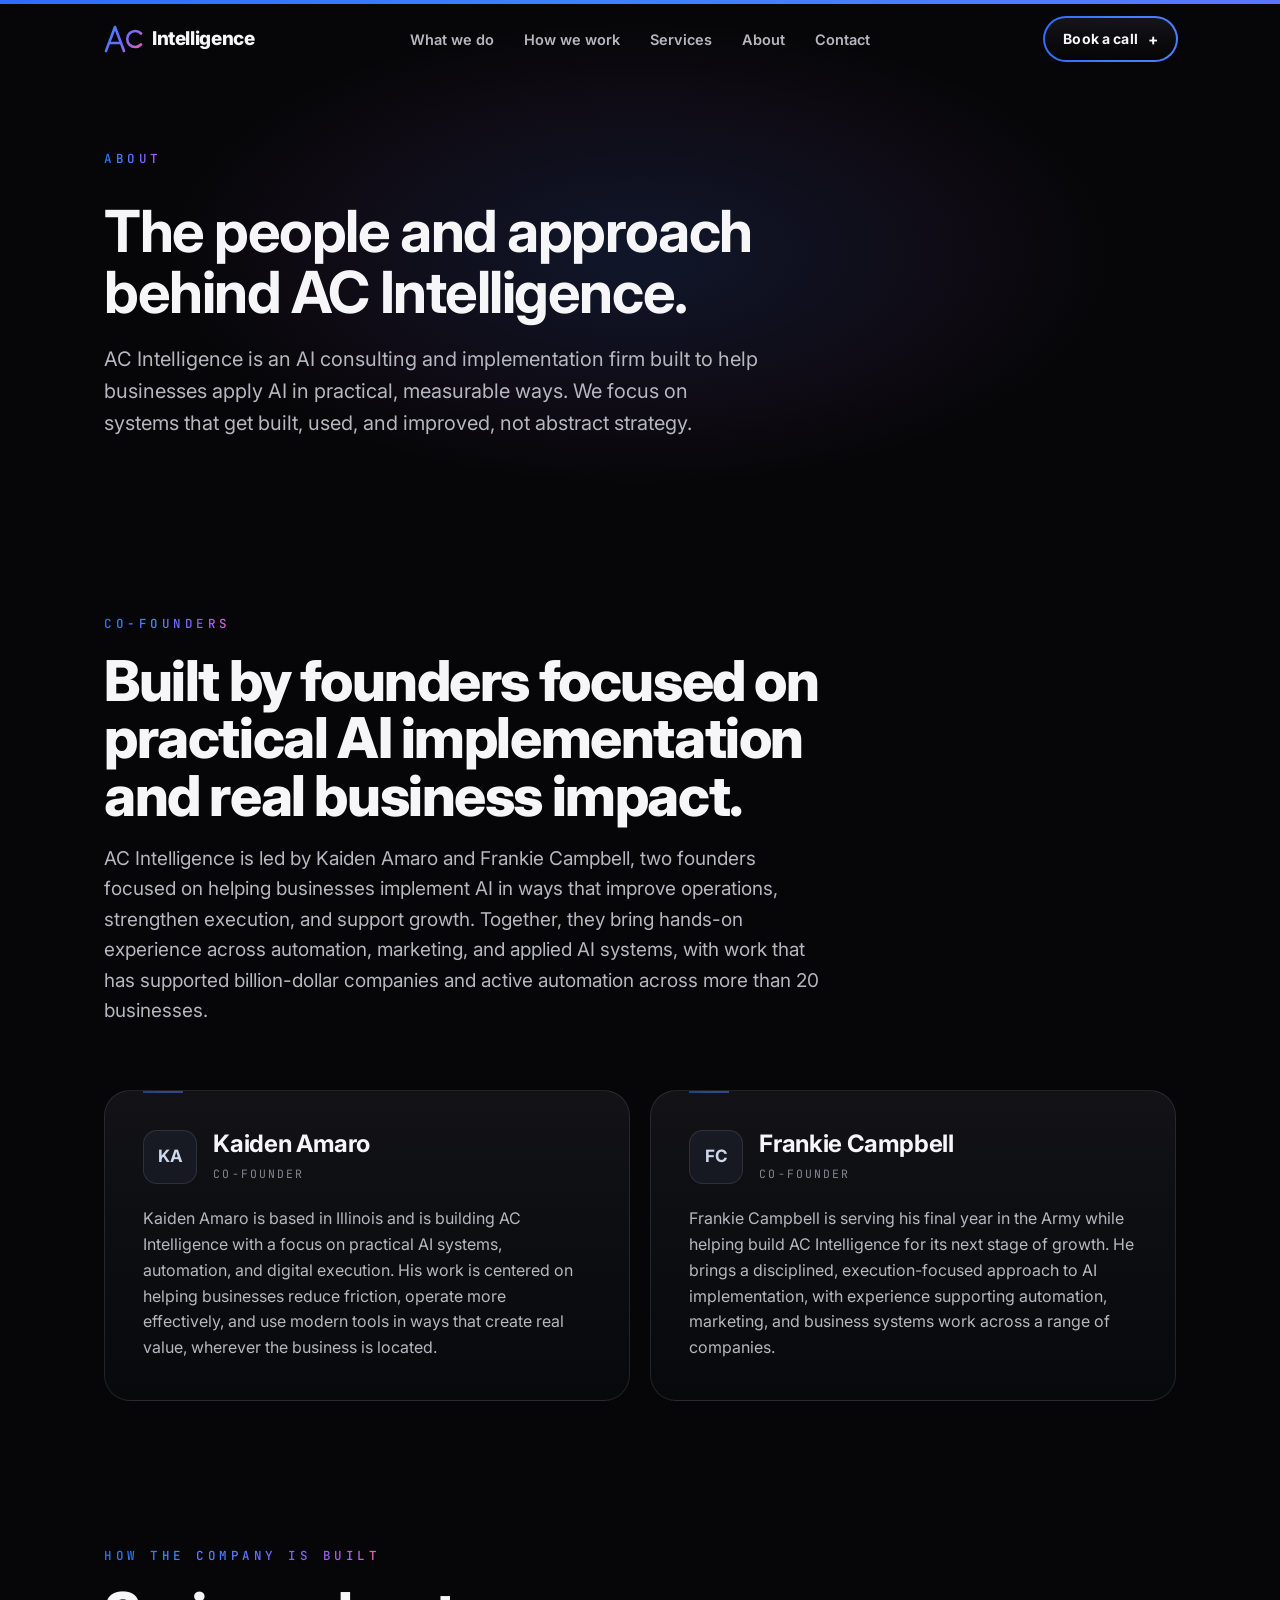
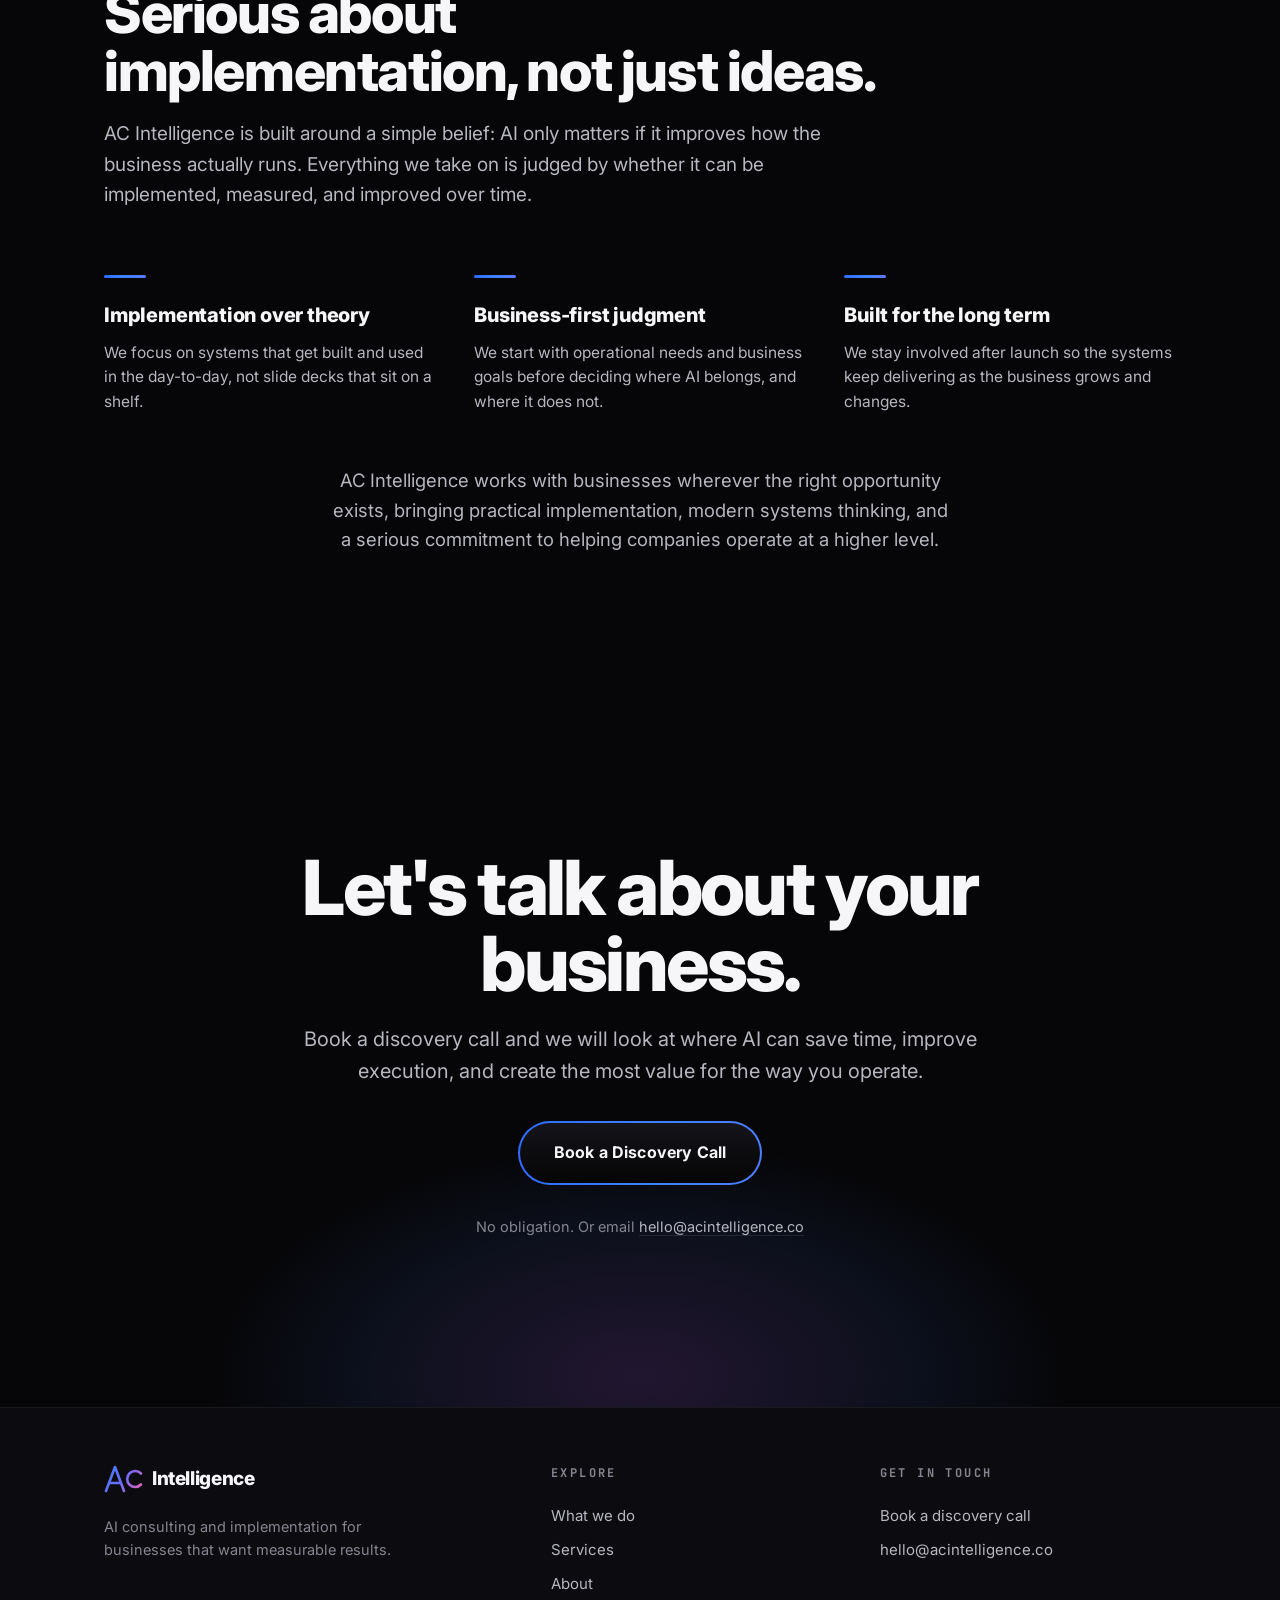
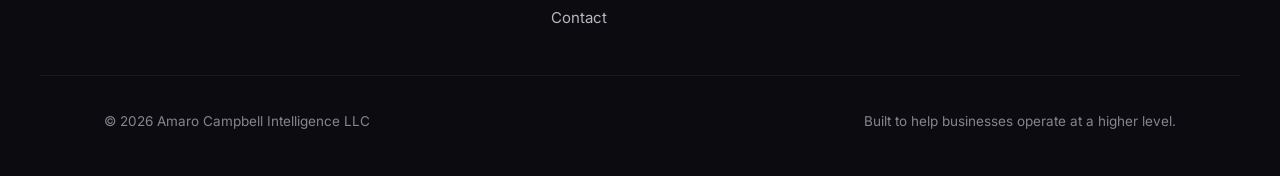
==== about.html @ d3fb971a "Expand to multi-page site: service pages + About page - Add 6 dedicated service pages (strategy, aut" ====
<!DOCTYPE html>
<html lang="en">
<head>
  <meta charset="UTF-8" />
  <meta name="viewport" content="width=device-width, initial-scale=1.0" />
  <title>About — AC Intelligence</title>
  <meta name="description" content="AC Intelligence is an AI consulting and implementation firm founded by Kaiden Amaro and Frankie Campbell, focused on practical systems and real business impact." />
  <link rel="icon" href="assets/logomark.svg" type="image/svg+xml" />
  <link rel="preconnect" href="https://fonts.googleapis.com" />
  <link rel="preconnect" href="https://fonts.gstatic.com" crossorigin />
  <link href="https://fonts.googleapis.com/css2?family=Inter:wght@400;500;600;700;800&family=JetBrains+Mono:wght@400;500&display=swap" rel="stylesheet" />
  <link rel="stylesheet" href="style.css" />
</head>
<body>
  <a class="skip-link" href="#main">Skip to content</a>

  <div class="spectrum-bar" aria-hidden="true"></div>

  <header class="nav" id="nav">
    <div class="nav__inner">
      <a class="brand" href="index.html" aria-label="AC Intelligence home">
        <span class="brand__mark" aria-hidden="true">
          <svg width="40" height="28" viewBox="0 0 40 28" fill="none" xmlns="http://www.w3.org/2000/svg">
            <defs>
              <linearGradient id="navGrad" x1="0" y1="0" x2="40" y2="28" gradientUnits="userSpaceOnUse">
                <stop stop-color="#3b82ff"/><stop offset="0.5" stop-color="#6d6bff"/><stop offset="1" stop-color="#ff5fa2"/>
              </linearGradient>
            </defs>
            <path d="M2 26 L11 2 L20 26" stroke="url(#navGrad)" stroke-width="2.6" stroke-linecap="round" stroke-linejoin="round"/>
            <path d="M6.4 18 H15.6" stroke="url(#navGrad)" stroke-width="2.6" stroke-linecap="round"/>
            <path d="M37 8.5 A 8 8 0 1 0 37 19.5" stroke="url(#navGrad)" stroke-width="2.6" stroke-linecap="round" fill="none"/>
          </svg>
        </span>
        <span class="brand__word">Intelligence</span>
      </a>
      <nav class="nav__links" aria-label="Primary">
        <a href="index.html#what">What we do</a>
        <a href="index.html#work">How we work</a>
        <a href="index.html#services">Services</a>
        <a href="about.html">About</a>
        <a href="contact.html">Contact</a>
      </nav>
      <div class="nav__actions">
        <a class="btn btn--primary btn--sm" href="contact.html">Book a call <span class="btn__plus" aria-hidden="true">+</span></a>
        <button class="nav__toggle" id="navToggle" aria-label="Open menu" aria-expanded="false" aria-controls="mobileMenu">
          <span></span><span></span><span></span>
        </button>
      </div>
    </div>
    <div class="mobile-menu" id="mobileMenu" hidden>
      <a href="index.html#what">What we do</a>
      <a href="index.html#work">How we work</a>
      <a href="index.html#services">Services</a>
      <a href="about.html">About</a>
      <a href="contact.html">Contact</a>
      <a class="btn btn--primary" href="contact.html">Book a Discovery Call</a>
    </div>
  </header>

  <main id="main">
    <section class="contact">
      <div class="contact__glow" aria-hidden="true"></div>
      <div class="container contact__inner">
        <header class="contact__head">
          <p class="eyebrow eyebrow--spectrum reveal">About</p>
          <h1 class="contact__title reveal" data-delay="1">The people and approach behind AC Intelligence.</h1>
          <p class="contact__lead reveal" data-delay="2">AC Intelligence is an AI consulting and implementation firm built to help businesses apply AI in practical, measurable ways. We focus on systems that get built, used, and improved, not abstract strategy.</p>
        </header>
      </div>
    </section>

    <!-- Co-Founders -->
    <section class="section" id="founders" style="padding-top:0">
      <div class="container">
        <header class="section__head section__head--wide reveal">
          <p class="eyebrow eyebrow--spectrum">Co-Founders</p>
          <h2 class="section__title">Built by founders focused on practical AI implementation and real business impact.</h2>
          <p class="section__body">AC Intelligence is led by Kaiden Amaro and Frankie Campbell, two founders focused on helping businesses implement AI in ways that improve operations, strengthen execution, and support growth. Together, they bring hands-on experience across automation, marketing, and applied AI systems, with work that has supported billion-dollar companies and active automation across more than 20 businesses.</p>
        </header>

        <div class="founders-grid">
          <article class="founder reveal">
            <div class="founder__head">
              <span class="founder__mark" aria-hidden="true">KA</span>
              <div>
                <h3 class="founder__name">Kaiden Amaro</h3>
                <p class="founder__role">Co-Founder</p>
              </div>
            </div>
            <p class="founder__bio">Kaiden Amaro is based in Illinois and is building AC Intelligence with a focus on practical AI systems, automation, and digital execution. His work is centered on helping businesses reduce friction, operate more effectively, and use modern tools in ways that create real value, wherever the business is located.</p>
          </article>

          <article class="founder reveal" data-delay="1">
            <div class="founder__head">
              <span class="founder__mark" aria-hidden="true">FC</span>
              <div>
                <h3 class="founder__name">Frankie Campbell</h3>
                <p class="founder__role">Co-Founder</p>
              </div>
            </div>
            <p class="founder__bio">Frankie Campbell is serving his final year in the Army while helping build AC Intelligence for its next stage of growth. He brings a disciplined, execution-focused approach to AI implementation, with experience supporting automation, marketing, and business systems work across a range of companies.</p>
          </article>
        </div>
      </div>
    </section>

    <!-- How the company is built -->
    <section class="section" style="padding-top:0">
      <div class="container">
        <header class="section__head section__head--wide reveal">
          <p class="eyebrow eyebrow--spectrum">How the company is built</p>
          <h2 class="section__title">Serious about implementation, not just ideas.</h2>
          <p class="section__body">AC Intelligence is built around a simple belief: AI only matters if it improves how the business actually runs. Everything we take on is judged by whether it can be implemented, measured, and improved over time.</p>
        </header>

        <div class="why-grid">
          <div class="why-col reveal">
            <h3 class="why-col__title">Implementation over theory</h3>
            <p class="why-col__body">We focus on systems that get built and used in the day-to-day, not slide decks that sit on a shelf.</p>
          </div>
          <div class="why-col reveal" data-delay="1">
            <h3 class="why-col__title">Business-first judgment</h3>
            <p class="why-col__body">We start with operational needs and business goals before deciding where AI belongs, and where it does not.</p>
          </div>
          <div class="why-col reveal" data-delay="2">
            <h3 class="why-col__title">Built for the long term</h3>
            <p class="why-col__body">We stay involved after launch so the systems keep delivering as the business grows and changes.</p>
          </div>
        </div>

        <p class="founders__close reveal" data-delay="2">AC Intelligence works with businesses wherever the right opportunity exists, bringing practical implementation, modern systems thinking, and a serious commitment to helping companies operate at a higher level.</p>
      </div>
    </section>

    <!-- CTA -->
    <section class="cta-final">
      <div class="container">
        <h2 class="cta-final__title reveal">Let's talk about your business.</h2>
        <p class="cta-final__body reveal" data-delay="1">Book a discovery call and we will look at where AI can save time, improve execution, and create the most value for the way you operate.</p>
        <div class="cta-final__actions reveal" data-delay="2">
          <a class="btn btn--primary btn--lg" href="contact.html">Book a Discovery Call</a>
          <p class="cta-final__note">No obligation. Or email <a href="mailto:hello@acintelligence.co">hello@acintelligence.co</a></p>
        </div>
      </div>
    </section>
  </main>

  <footer class="footer">
    <div class="container">
      <div class="footer__inner">
        <div class="footer__brand">
          <a class="brand" href="index.html" aria-label="AC Intelligence home">
            <span class="brand__mark" aria-hidden="true">
              <svg width="40" height="28" viewBox="0 0 40 28" fill="none" xmlns="http://www.w3.org/2000/svg">
                <defs><linearGradient id="footGrad" x1="0" y1="0" x2="40" y2="28" gradientUnits="userSpaceOnUse"><stop stop-color="#3b82ff"/><stop offset="0.5" stop-color="#6d6bff"/><stop offset="1" stop-color="#ff5fa2"/></linearGradient></defs>
                <path d="M2 26 L11 2 L20 26" stroke="url(#footGrad)" stroke-width="2.6" stroke-linecap="round" stroke-linejoin="round"/>
                <path d="M6.4 18 H15.6" stroke="url(#footGrad)" stroke-width="2.6" stroke-linecap="round"/>
                <path d="M37 8.5 A 8 8 0 1 0 37 19.5" stroke="url(#footGrad)" stroke-width="2.6" stroke-linecap="round" fill="none"/>
              </svg>
            </span>
            <span class="brand__word">Intelligence</span>
          </a>
          <p class="footer__tagline">AI consulting and implementation for businesses that want measurable results.</p>
        </div>
        <div class="footer__col">
          <h4>Explore</h4>
          <a href="index.html#what">What we do</a>
          <a href="index.html#services">Services</a>
          <a href="about.html">About</a>
          <a href="contact.html">Contact</a>
        </div>
        <div class="footer__col">
          <h4>Get in touch</h4>
          <a href="contact.html">Book a discovery call</a>
          <a href="mailto:hello@acintelligence.co">hello@acintelligence.co</a>
        </div>
      </div>
    </div>
    <div class="footer__bar">
      <p>© 2026 Amaro Campbell Intelligence LLC</p>
      <p>Built to help businesses operate at a higher level.</p>
    </div>
  </footer>

  <script src="script.js"></script>
</body>
</html>
---- style.css ----
/* =========================================================
   AC Intelligence — style.css
   Dark "spectrum" redesign. Near-black canvas, poster type,
   spectrum gradient accent, glass panels, pill CTAs.
   ========================================================= */

/* ----------------------------- Tokens ----------------------------- */
:root {
  /* canvas */
  --bg:        #060608;
  --bg-soft:   #0c0c10;
  --bg-panel:  #121217;
  --ink:       #f6f6f8;
  --ink-dim:   #b6b7bf;
  --ink-mute:  #84858f;
  --line:      rgba(255, 255, 255, 0.10);
  --line-soft: rgba(255, 255, 255, 0.06);
  --glass:     rgba(255, 255, 255, 0.04);

  /* spectrum — the signature accent */
  --spectrum: linear-gradient(
    90deg,
    #2f6bff 0%,
    #3b82ff 22%,
    #4f7cff 42%,
    #6d6bff 60%,
    #8b5cf6 76%,
    #b15cff 89%,
    #ff5fa2 100%
  );
  --spectrum-soft: linear-gradient(
    90deg,
    rgba(47,107,255,.9), rgba(79,124,255,.9), rgba(139,92,246,.9), rgba(255,95,162,.9)
  );

  /* shape */
  --r-sm: 12px;
  --r-md: 18px;
  --r-lg: 26px;
  --r-pill: 999px;

  /* type */
  --font-display: "Inter", system-ui, -apple-system, "Helvetica Neue", Arial, sans-serif;
  --font-body: "Inter", system-ui, -apple-system, "Helvetica Neue", Arial, sans-serif;
  --font-mono: "JetBrains Mono", ui-monospace, monospace;

  /* rhythm */
  --container: 1200px;
  --pad: clamp(20px, 5vw, 64px);
  --section-y: clamp(72px, 11vw, 150px);

  --ease: cubic-bezier(.22, 1, .36, 1);
}

* { box-sizing: border-box; }

html { scroll-behavior: smooth; }
@media (prefers-reduced-motion: reduce) { html { scroll-behavior: auto; } }

body {
  margin: 0;
  background: var(--bg);
  color: var(--ink);
  font-family: var(--font-body);
  font-size: 17px;
  line-height: 1.6;
  -webkit-font-smoothing: antialiased;
  text-rendering: optimizeLegibility;
  overflow-x: hidden;
}

a { color: inherit; text-decoration: none; }
img { max-width: 100%; display: block; }
::selection { background: rgba(255, 95, 162, .35); color: #fff; }

.skip-link {
  position: absolute; left: -999px; top: 0; z-index: 200;
  background: var(--ink); color: var(--bg); padding: 12px 18px;
  border-radius: 0 0 var(--r-sm) 0; font-weight: 600;
}
.skip-link:focus { left: 0; }

.container {
  width: 100%;
  max-width: var(--container);
  margin-inline: auto;
  padding-inline: var(--pad);
}

/* ----------------------------- Spectrum top bar ----------------------------- */
.spectrum-bar {
  position: fixed; inset: 0 0 auto 0; height: 4px; z-index: 120;
  background: var(--spectrum);
  background-size: 200% 100%;
  animation: spectrum-slide 9s linear infinite;
}
@keyframes spectrum-slide { to { background-position: 200% 0; } }
@media (prefers-reduced-motion: reduce) { .spectrum-bar { animation: none; } }

/* ----------------------------- Buttons ----------------------------- */
.btn {
  --btn-pad-y: 14px; --btn-pad-x: 26px;
  position: relative;
  display: inline-flex; align-items: center; justify-content: center; gap: 10px;
  font-family: var(--font-body);
  font-weight: 700; font-size: 15px; letter-spacing: .01em;
  padding: var(--btn-pad-y) var(--btn-pad-x);
  border-radius: var(--r-pill);
  cursor: pointer; border: 0; color: var(--ink);
  transition: transform .25s var(--ease), box-shadow .25s var(--ease), background .25s var(--ease);
  white-space: nowrap;
}
.btn:focus-visible { outline: 2px solid #fff; outline-offset: 3px; }

/* spectrum pill: animated gradient ring around a black core */
.btn--primary {
  background: #000;
  isolation: isolate;
}
.btn--primary::before {
  content: ""; position: absolute; inset: -2px; border-radius: inherit; z-index: -1;
  background: var(--spectrum); background-size: 250% 100%;
  animation: spectrum-slide 6s linear infinite;
}
.btn--primary::after {
  content: ""; position: absolute; inset: 0; border-radius: inherit; z-index: -1;
  background: linear-gradient(180deg, #14141a, #050505);
}
.btn--primary:hover {
  transform: translateY(-2px);
  box-shadow: 0 14px 40px -12px rgba(255, 95, 162, .5),
              0 8px 30px -16px rgba(79, 124, 255, .6);
}
@media (prefers-reduced-motion: reduce) { .btn--primary::before { animation: none; } }

.btn--ghost {
  background: var(--glass);
  border: 1px solid var(--line);
}
.btn--ghost:hover { background: rgba(255, 255, 255, .08); transform: translateY(-2px); }

.btn--lg { --btn-pad-y: 17px; --btn-pad-x: 34px; font-size: 16px; }
.btn--sm { --btn-pad-y: 10px; --btn-pad-x: 18px; font-size: 14px; }

.btn__plus { font-size: 1.1em; line-height: 0; transform: translateY(1px); }

/* ----------------------------- Nav ----------------------------- */
.nav {
  position: fixed; top: 4px; left: 0; right: 0; z-index: 100;
  transition: background .3s var(--ease), backdrop-filter .3s var(--ease), border-color .3s var(--ease);
  border-bottom: 1px solid transparent;
}
.nav.scrolled {
  background: rgba(8, 8, 11, .72);
  backdrop-filter: blur(16px) saturate(140%);
  -webkit-backdrop-filter: blur(16px) saturate(140%);
  border-bottom-color: var(--line-soft);
}
.nav__inner {
  max-width: var(--container); margin-inline: auto;
  padding: 14px var(--pad);
  display: grid; grid-template-columns: 1fr auto 1fr; align-items: center; gap: 16px;
}
.brand { display: inline-flex; align-items: center; gap: 8px; justify-self: start; }
.nav__center { justify-self: center; }
.brand__mark { display: inline-grid; place-items: center; }
.brand__word {
  font-family: var(--font-display); font-weight: 800; font-size: 19px;
  letter-spacing: -.02em;
}
.brand--center .brand__word { font-size: 21px; }

.nav__links {
  justify-self: center; display: flex; gap: 30px;
}
.nav__links a {
  font-size: 14.5px; font-weight: 600; color: var(--ink-dim);
  position: relative; padding: 6px 0; transition: color .2s var(--ease);
}
.nav__links a::after {
  content: ""; position: absolute; left: 0; right: 100%; bottom: 0; height: 2px;
  background: var(--spectrum); border-radius: 2px; transition: right .3s var(--ease);
}
.nav__links a:hover { color: var(--ink); }
.nav__links a:hover::after { right: 0; }

.nav__actions { justify-self: end; display: flex; align-items: center; gap: 12px; }
/* nudge the Book a call button farther right on desktop, keeping a ~140px gap (not flush) */
@media (min-width: 941px) { .nav__actions { margin-right: clamp(-560px, calc(676px - 50vw), 0px); } }

.nav__toggle {
  display: none; width: 44px; height: 40px; border: 1px solid var(--line);
  background: var(--glass); border-radius: 12px; cursor: pointer;
  flex-direction: column; align-items: center; justify-content: center; gap: 5px;
}
.nav__toggle span { width: 18px; height: 2px; background: var(--ink); border-radius: 2px; transition: .25s var(--ease); }
.nav__toggle[aria-expanded="true"] span:nth-child(1) { transform: translateY(7px) rotate(45deg); }
.nav__toggle[aria-expanded="true"] span:nth-child(2) { opacity: 0; }
.nav__toggle[aria-expanded="true"] span:nth-child(3) { transform: translateY(-7px) rotate(-45deg); }

.mobile-menu {
  position: fixed; top: 72px; left: 12px; right: 12px; z-index: 99;
  background: rgba(12, 12, 16, .96); backdrop-filter: blur(18px);
  border: 1px solid var(--line); border-radius: var(--r-lg);
  padding: 14px; display: flex; flex-direction: column; gap: 4px;
  box-shadow: 0 30px 80px -20px rgba(0, 0, 0, .8);
}
.mobile-menu[hidden] { display: none; }
.mobile-menu a { padding: 14px 16px; border-radius: 12px; font-weight: 600; color: var(--ink-dim); }
.mobile-menu a:hover { background: var(--glass); color: var(--ink); }
.mobile-menu .btn { margin-top: 8px; }

/* ----------------------------- Section primitives ----------------------------- */
.section { padding-block: var(--section-y); position: relative; }

.eyebrow {
  font-family: var(--font-mono); font-size: 12.5px; font-weight: 500;
  letter-spacing: .28em; text-transform: uppercase; margin: 0 0 18px;
}
.eyebrow--spectrum {
  background: var(--spectrum); -webkit-background-clip: text; background-clip: text;
  color: transparent; display: inline-block;
}
.eyebrow--num { color: var(--ink-mute); }
/* subtle glass bubble behind the hero eyebrow for readability */
.eyebrow--chip {
  display: inline-flex; align-items: center; padding: 7px 16px;
  border-radius: var(--r-pill);
  background: rgba(8, 10, 16, .34);
  border: 1px solid rgba(255, 255, 255, .12);
  -webkit-backdrop-filter: blur(8px) saturate(120%);
  backdrop-filter: blur(8px) saturate(120%);
}
.eyebrow--chip > span { margin-right: -.28em; }

.section__title {
  font-family: var(--font-display); font-weight: 800;
  font-size: clamp(30px, 4.4vw, 58px); line-height: 1.02;
  letter-spacing: -.025em; margin: 0; text-wrap: balance;
}
.section__body {
  color: var(--ink-dim); font-size: clamp(16px, 1.6vw, 19px);
  max-width: 60ch; margin: 20px 0 0;
}
.section__head { max-width: 720px; margin-bottom: clamp(36px, 5vw, 64px); }
.section__head--wide { max-width: 860px; }

/* ----------------------------- Hero ----------------------------- */
.hero {
  position: relative; overflow: hidden;
  min-height: clamp(560px, 90vh, 900px);
  display: flex; align-items: center; justify-content: center;
  text-align: center;
  padding: clamp(104px, 15vh, 168px) 0 clamp(64px, 10vh, 116px);
}
/* full-bleed background image layer */
.hero__media { position: absolute; inset: 0; z-index: 0; overflow: hidden; }
.hero__media img {
  width: 100%; height: 100%; object-fit: cover; object-position: 50% 48%; display: block;
  transform: scale(1.04); animation: hero-pan 34s ease-in-out infinite alternate;
}
@keyframes hero-pan { from { transform: scale(1.04); } to { transform: scale(1.12) translateY(-1.5%); } }
@media (prefers-reduced-motion: reduce) { .hero__media img { animation: none; transform: none; } }
/* cinematic dark vignette + overlay */
.hero__overlay {
  position: absolute; inset: 0; z-index: 1; pointer-events: none;
  background:
    linear-gradient(180deg, rgba(4,5,8,.76) 0%, rgba(4,5,8,.34) 26%, rgba(4,5,8,.42) 58%, rgba(4,5,8,.98) 100%),
    radial-gradient(125% 100% at 50% 42%, transparent 32%, rgba(4,5,8,.40) 70%, rgba(4,5,8,.74) 100%);
}
/* localized atmospheric haze behind the text zone (no visible box) */
.hero__overlay::after {
  content: ""; position: absolute; inset: 0; pointer-events: none;
  background: radial-gradient(ellipse 60% 46% at 50% 49%,
    rgba(4,5,8,.52) 0%, rgba(4,5,8,.40) 34%, rgba(4,5,8,.20) 56%, transparent 74%);
}
.hero__bg { position: absolute; inset: 0; z-index: 0; pointer-events: none; }
.hero__bg::before {
  content: ""; position: absolute; left: 50%; top: -10%; transform: translateX(-50%);
  width: 130vw; height: 90vh;
  background: radial-gradient(closest-side, rgba(79,124,255,.16), rgba(176,107,255,.08) 45%, transparent 72%);
  filter: blur(6px);
}
.hero__bg::after {
  content: ""; position: absolute; inset: 0;
  background-image:
    linear-gradient(rgba(255,255,255,.035) 1px, transparent 1px),
    linear-gradient(90deg, rgba(255,255,255,.035) 1px, transparent 1px);
  background-size: 64px 64px;
  mask-image: radial-gradient(ellipse 80% 60% at 50% 28%, #000 30%, transparent 75%);
  -webkit-mask-image: radial-gradient(ellipse 80% 60% at 50% 28%, #000 30%, transparent 75%);
}

.hero__inner { position: relative; z-index: 3; max-width: 900px; margin-inline: auto; padding-inline: var(--pad); }

/* glowing orb cluster (echoes the avatar cluster, abstracted) */
.orb-cluster { display: flex; justify-content: center; margin-bottom: 22px; }
.orb {
  width: 104px; height: 104px; border-radius: 50%; position: relative;
  background: var(--spectrum); background-size: 180% 180%;
  animation: orb-shift 8s ease-in-out infinite;
  box-shadow: 0 0 40px -12px rgba(139, 92, 246, .38), 0 0 72px -18px rgba(79, 124, 255, .3);
  display: grid; place-items: center;
}
.orb::after {
  content: ""; position: absolute; inset: 7px; border-radius: 50%;
  background: radial-gradient(circle at 38% 32%, #1a1a22, #060608 80%);
}
.orb__core {
  position: relative; z-index: 1; font-family: var(--font-display);
  font-weight: 800; font-size: 32px; letter-spacing: -.04em;
  background: var(--spectrum); -webkit-background-clip: text; background-clip: text; color: transparent;
}
@keyframes orb-shift { 50% { background-position: 100% 50%; transform: translateY(-6px); } }
@media (prefers-reduced-motion: reduce) { .orb { animation: none; } }

.hero__title {
  font-family: var(--font-display); font-weight: 700;
  font-size: clamp(30px, 4.3vw, 56px); line-height: 1.08;
  letter-spacing: -.022em; margin: 0 auto; max-width: 22ch; text-wrap: balance;
  text-shadow: 0 2px 30px rgba(0, 0, 0, .55);
}
.hero__title em {
  font-style: normal;
  background: var(--spectrum); -webkit-background-clip: text; background-clip: text; color: transparent;
}
.hero__body {
  color: #d7dbe2; font-size: clamp(17px, 1.9vw, 21px);
  max-width: 56ch; margin: 20px auto 0;
  text-shadow: 0 1px 18px rgba(0, 0, 0, .6);
}
.hero__cta { margin-top: 30px; display: flex; gap: 14px; justify-content: center; flex-wrap: wrap; }

/* hero device mockups */
.hero__stage {
  position: relative; z-index: 0; margin-top: clamp(56px, 8vw, 96px);
  display: flex; justify-content: center; align-items: flex-end;
  perspective: 1400px; min-height: 320px;
  opacity: .64;
  -webkit-mask-image: linear-gradient(180deg, #000 50%, transparent 100%);
  mask-image: linear-gradient(180deg, #000 50%, transparent 100%);
}
.device {
  position: relative; width: clamp(190px, 22vw, 260px);
  border-radius: 28px; padding: 14px;
  background: linear-gradient(180deg, #16161d, #0a0a0e);
  border: 1px solid var(--line);
  box-shadow: 0 40px 90px -30px rgba(0,0,0,.9);
  transition: transform .5s var(--ease);
}
.device { --px: 0px; --py: 0px; }
.device--center { z-index: 3; transform: translate(var(--px), calc(-26px + var(--py))) scale(1.06); }
.device--left  { z-index: 2; transform: translate(calc(28px + var(--px)), var(--py)) rotate(-6deg); }
.device--right { z-index: 2; transform: translate(calc(-28px + var(--px)), var(--py)) rotate(6deg); }
.device--center::before {
  content: ""; position: absolute; inset: -2px; border-radius: 30px; z-index: -1;
  background: var(--spectrum); background-size: 140% 100%;
  opacity: .38;
}
@media (prefers-reduced-motion: reduce) { .device--center::before { animation: none; } }

.screen {
  background: linear-gradient(180deg, #0e0e13, #08080b);
  border-radius: 18px; padding: 14px; min-height: 250px;
  display: flex; flex-direction: column; gap: 10px;
}
.screen__row { display: flex; align-items: center; gap: 8px; }
.screen__dot { width: 26px; height: 26px; border-radius: 50%; background: var(--spectrum); background-size: 200%; flex: none; }
.screen__line { height: 8px; border-radius: 6px; background: rgba(255,255,255,.10); }
.screen__line.w-40 { width: 40%; } .screen__line.w-60 { width: 60%; } .screen__line.w-80 { width: 80%; }
.screen__chip {
  font-size: 10px; font-family: var(--font-mono); color: var(--ink-dim);
  border: 1px solid var(--line); border-radius: 7px; padding: 5px 8px; display: inline-flex; gap: 6px; align-items: center;
}
.screen__bars { display: flex; align-items: flex-end; gap: 5px; height: 64px; margin-top: auto; }
.screen__bars span { flex: 1; border-radius: 4px 4px 0 0; background: var(--spectrum); background-size: 100% 300%; opacity: .85; }
.screen__metric { font-family: var(--font-display); font-weight: 800; font-size: 30px; letter-spacing: -.03em; }
.screen__metric small { font-size: 13px; color: #b49cff; font-family: var(--font-body); margin-left: 6px; }

/* ----------------------------- Logos / trust strip ----------------------------- */
.trust { padding-block: clamp(28px, 4vw, 44px); border-block: 1px solid var(--line-soft); }
.trust__label {
  text-align: center; font-family: var(--font-mono); font-size: 12px; letter-spacing: .24em;
  text-transform: uppercase; color: var(--ink-mute); margin: 0 0 22px;
}
.trust__row {
  display: flex; flex-wrap: wrap; justify-content: center; gap: 14px;
}
.trust__chip {
  font-family: var(--font-display); font-weight: 700; font-size: 15px; letter-spacing: -.01em;
  color: var(--ink-dim); padding: 10px 18px; border: 1px solid var(--line);
  border-radius: var(--r-pill); background: var(--glass);
}

/* ----------------------------- 3-up feature cards ----------------------------- */
.cards { display: grid; grid-template-columns: repeat(3, 1fr); gap: 20px; }
.fcard {
  background: linear-gradient(180deg, var(--bg-panel), #0a0a0e);
  border: 1px solid var(--line); border-radius: var(--r-lg);
  padding: 22px; display: flex; flex-direction: column;
  transition: transform .35s var(--ease), border-color .35s var(--ease), box-shadow .35s var(--ease);
}
.fcard:hover {
  transform: translateY(-6px); border-color: rgba(255,255,255,.18);
  box-shadow: 0 30px 70px -36px rgba(79,124,255,.5);
}
.fcard__art {
  height: 170px; border-radius: var(--r-md); margin-bottom: 22px;
  border: 1px solid var(--line-soft); overflow: hidden; position: relative;
  background: radial-gradient(120% 120% at 20% 0%, #16161e, #0a0a0e);
  display: grid; place-items: center; padding: 18px;
}
.fcard__img { position: absolute; inset: 0; width: 100%; height: 100%; object-fit: cover; }
.fcard__art::after {
  content: ""; position: absolute; inset: 0; pointer-events: none;
  background: linear-gradient(180deg, rgba(7,9,11,.12) 0%, transparent 38%, rgba(7,9,11,.55) 100%);
}
.fcard__title { font-family: var(--font-display); font-weight: 800; font-size: 23px; letter-spacing: -.02em; margin: 0 0 8px; }
.fcard__text { color: var(--ink-dim); font-size: 15.5px; margin: 0; }

/* mini art bits */
.art-wave { display: flex; align-items: flex-end; gap: 5px; height: 70px; }
.art-wave span { width: 7px; border-radius: 4px; background: var(--spectrum); background-size: 100% 320%; }
.art-flow { display: flex; align-items: center; gap: 10px; color: var(--ink-dim); font-family: var(--font-mono); font-size: 12px; }
.art-flow .node {
  width: 44px; height: 44px; border-radius: 12px; border: 1px solid var(--line);
  display: grid; place-items: center; background: #0d0d12;
}
.art-flow .node--lit { border-color: transparent; background: var(--spectrum); }
.art-flow .arrow { color: var(--ink-mute); }
.art-toggle { display: flex; gap: 8px; width: 100%; }
.art-toggle .t {
  flex: 1; font-family: var(--font-mono); font-size: 11px; color: var(--ink-dim);
  border: 1px solid var(--line); border-radius: 10px; padding: 14px 10px; text-align: center; line-height: 1.4;
}
.art-toggle .t.on { background: var(--spectrum); color: #0b0b0b; border-color: transparent; font-weight: 600; }

/* ----------------------------- Gradient-bordered band ----------------------------- */
.band { position: relative; padding: 4px; border-radius: var(--r-lg); }
.band::before {
  content: ""; position: absolute; inset: 0; border-radius: inherit; padding: 1.5px;
  background: var(--spectrum); background-size: 200% 100%; animation: spectrum-slide 10s linear infinite;
  -webkit-mask: linear-gradient(#000 0 0) content-box, linear-gradient(#000 0 0);
  -webkit-mask-composite: xor; mask-composite: exclude;
}
@media (prefers-reduced-motion: reduce) { .band::before { animation: none; } }
.band__inner {
  background: linear-gradient(180deg, #0c0c11, #070709); border-radius: calc(var(--r-lg) - 3px);
  padding: clamp(28px, 5vw, 56px); text-align: center;
}
.band__title { font-family: var(--font-display); font-weight: 800; font-size: clamp(26px, 3.6vw, 44px); letter-spacing: -.025em; margin: 0 0 14px; }
.band__sub { color: var(--ink-dim); max-width: 52ch; margin: 0 auto 30px; }
.band__avatars { display: flex; flex-wrap: wrap; justify-content: center; gap: 14px; margin-top: 34px; }
.avatar {
  width: clamp(54px, 7vw, 74px); height: clamp(54px, 7vw, 74px); border-radius: 50%;
  border: 2px solid rgba(255,255,255,.12); display: grid; place-items: center;
  font-family: var(--font-display); font-weight: 800; color: #0b0b0b; font-size: 18px;
}

/* ----------------------------- Alternating feature rows ----------------------------- */
.feature {
  display: grid; grid-template-columns: 1fr 1fr; align-items: center; gap: clamp(32px, 6vw, 80px);
  padding-block: clamp(56px, 8vw, 110px);
}
.feature--flip .feature__media { order: -1; }
.feature__kicker { font-family: var(--font-mono); font-size: 12px; letter-spacing: .24em; text-transform: uppercase; color: var(--ink-mute); margin: 0 0 16px; }
.feature__title { font-family: var(--font-display); font-weight: 800; font-size: clamp(32px, 4.6vw, 60px); line-height: 1.02; letter-spacing: -.03em; margin: 0; text-wrap: balance; }
.feature__text { color: var(--ink-dim); font-size: clamp(16px, 1.6vw, 18.5px); margin: 20px 0 0; max-width: 48ch; }
.feature__list { list-style: none; margin: 24px 0 0; padding: 0; display: flex; flex-direction: column; gap: 12px; }
.feature__list li { display: flex; align-items: flex-start; gap: 12px; color: var(--ink-dim); font-size: 16px; }
.feature__list .tick {
  flex: none; width: 22px; height: 22px; border-radius: 50%; margin-top: 1px;
  background: var(--spectrum); display: grid; place-items: center; color: #0b0b0b; font-size: 12px; font-weight: 800;
}
.feature__media {
  position: relative; border-radius: var(--r-lg); min-height: 360px; overflow: hidden;
  border: 1px solid var(--line);
  background:
    radial-gradient(120% 100% at 80% 0%, rgba(79,124,255,.18), transparent 55%),
    radial-gradient(120% 100% at 0% 100%, rgba(255,95,162,.16), transparent 55%),
    linear-gradient(180deg, #0e0e14, #070709);
  display: grid; place-items: center; padding: 28px;
}
.feature--warm .feature__media {
  background:
    radial-gradient(120% 100% at 80% 0%, rgba(255,138,76,.22), transparent 55%),
    radial-gradient(120% 100% at 0% 100%, rgba(176,107,255,.18), transparent 55%),
    linear-gradient(180deg, #14100f, #070709);
}

/* media inner mock: a floating panel */
.panel {
  width: 100%; max-width: 360px; border-radius: var(--r-md);
  background: rgba(10,10,14,.7); backdrop-filter: blur(8px);
  border: 1px solid var(--line); padding: 18px; box-shadow: 0 30px 70px -30px rgba(0,0,0,.8);
}
.panel__head { display: flex; align-items: center; gap: 10px; margin-bottom: 16px; }
.panel__head .screen__dot { width: 30px; height: 30px; }
.panel__name { font-weight: 700; font-size: 14px; }
.panel__sub { font-size: 12px; color: var(--ink-mute); font-family: var(--font-mono); }
.panel__bars { display: flex; align-items: flex-end; gap: 6px; height: 90px; margin-top: 12px; }
.panel__bars span { flex: 1; border-radius: 5px 5px 0 0; background: var(--spectrum); background-size: 100% 300%; }
.panel__stat { display: flex; justify-content: space-between; align-items: baseline; margin-top: 14px; }
.panel__stat b { font-family: var(--font-display); font-size: 26px; letter-spacing: -.03em; }
.panel__stat span { font-size: 12px; color: #b49cff; font-family: var(--font-mono); }
.panel__steps { display: flex; flex-direction: column; gap: 10px; }
.panel__step { display: flex; align-items: center; gap: 12px; font-size: 13px; color: var(--ink-dim); }
.panel__step .num { flex: none; width: 26px; height: 26px; border-radius: 8px; background: var(--spectrum); color: #0b0b0b; font-weight: 800; display: grid; place-items: center; font-size: 12px; font-family: var(--font-display); }
.panel__step .num--ghost { background: #0d0d12; border: 1px solid var(--line); color: var(--ink-mute); }

/* ----------------------------- Closing CTA ----------------------------- */
.cta-final { text-align: center; padding-block: clamp(80px, 12vw, 160px); position: relative; overflow: hidden; }
.cta-final::before {
  content: ""; position: absolute; left: 50%; bottom: -40%; transform: translateX(-50%);
  width: 90vw; height: 70vh; pointer-events: none;
  background: radial-gradient(closest-side, rgba(176,107,255,.16), rgba(79,124,255,.08) 50%, transparent 75%);
}
.cta-final__title { font-family: var(--font-display); font-weight: 800; font-size: clamp(36px, 6vw, 76px); line-height: 1; letter-spacing: -.035em; margin: 0 auto; max-width: 16ch; position: relative; }
.cta-final__body { color: var(--ink-dim); font-size: clamp(17px, 1.9vw, 20px); max-width: 54ch; margin: 22px auto 0; position: relative; }
.cta-final__actions { margin-top: 36px; display: flex; flex-direction: column; gap: 18px; align-items: center; position: relative; }
.cta-final__note { color: var(--ink-mute); font-size: 14.5px; }
.cta-final__note a { color: var(--ink-dim); border-bottom: 1px solid var(--line); }
.cta-final__note a:hover { color: var(--ink); }

/* ----------------------------- Footer ----------------------------- */
.footer { border-top: 1px solid var(--line-soft); padding-block: 56px 30px; background: var(--bg-soft); }
.footer__inner { display: grid; grid-template-columns: 1.4fr 1fr 1fr; gap: 32px; align-items: start; }
.footer__tagline { color: var(--ink-mute); margin: 14px 0 0; font-size: 14.5px; max-width: 32ch; }
.footer__col h4 { font-family: var(--font-mono); font-size: 12px; letter-spacing: .2em; text-transform: uppercase; color: var(--ink-mute); margin: 0 0 16px; }
.footer__col a { display: block; color: var(--ink-dim); font-size: 15px; padding: 5px 0; }
.footer__col a:hover { color: var(--ink); }
.footer__bar { max-width: var(--container); margin: 40px auto 0; padding: 22px var(--pad) 0; border-top: 1px solid var(--line-soft); color: var(--ink-mute); font-size: 13.5px; display: flex; justify-content: space-between; flex-wrap: wrap; gap: 10px; }

/* ----------------------------- Reveal animation ----------------------------- */
.reveal { opacity: 0; transform: translateY(22px); transition: opacity .7s var(--ease), transform .7s var(--ease); }
.reveal.in-view { opacity: 1; transform: none; }
.reveal[data-delay="1"] { transition-delay: .08s; }
.reveal[data-delay="2"] { transition-delay: .16s; }
.reveal[data-delay="3"] { transition-delay: .24s; }
@media (prefers-reduced-motion: reduce) {
  .reveal { opacity: 1; transform: none; transition: none; }
}

/* ----------------------------- Responsive ----------------------------- */
@media (max-width: 940px) {
  .nav__links { display: none; }
  .nav__inner { grid-template-columns: 1fr auto; }
  .nav__center { display: none; }
  .nav__toggle { display: inline-flex; }
  .nav__actions .btn--sm { display: none; }
  .cards { grid-template-columns: 1fr; }
  .feature { grid-template-columns: 1fr; gap: 32px; }
  .feature--flip .feature__media { order: 0; }
  .feature__media { min-height: 300px; }
  .footer__inner { grid-template-columns: 1fr 1fr; }
}
@media (max-width: 560px) {
  body { font-size: 16px; }
  .hero__stage { gap: 0; }
  .device--left, .device--right { display: none; }
  .device--center { transform: none; width: 240px; }
  .footer__inner { grid-template-columns: 1fr; }
}

/* ===================================================================
   ADDED SECTIONS — spectrum-styled Services list, Why grid, band bullets
   =================================================================== */

/* eyebrow accent alias → spectrum gradient text */
.eyebrow--accent {
  background: var(--spectrum); -webkit-background-clip: text; background-clip: text;
  color: transparent; display: inline-block;
}

/* How-we-work band: supporting bullets (spectrum dots) */
.band__bullets {
  list-style: none; margin: 26px 0 0; padding: 0;
  display: flex; flex-wrap: wrap; justify-content: center; gap: 12px;
}
.band__bullets li {
  display: inline-flex; align-items: center; gap: 11px;
  color: var(--ink-dim); font-size: 15px; font-weight: 500;
  border: 1px solid var(--line); background: var(--glass);
  border-radius: var(--r-pill); padding: 11px 20px;
}
.band__bullets .mk {
  width: 9px; height: 9px; border-radius: 50%; flex: none;
  background: var(--spectrum); background-size: 200% 100%;
}

/* Services — consulting list with spectrum accents */
.services { border-top: 1px solid var(--line); }
.srow {
  position: relative; display: grid; align-items: center;
  grid-template-columns: clamp(46px, 5vw, 66px) minmax(190px, 0.82fr) minmax(0, 1.18fr) 30px;
  grid-template-areas: "num title body arrow";
  gap: clamp(18px, 3.4vw, 54px);
  padding: clamp(26px, 3.1vw, 42px) clamp(8px, 1.4vw, 20px);
  border-bottom: 1px solid var(--line); color: inherit;
  transition: background .35s var(--ease), padding-left .35s var(--ease);
}
.srow::before {
  content: ""; position: absolute; left: 0; top: -1px; height: 2px; width: 0;
  background: var(--spectrum); background-size: 200% 100%;
  animation: spectrum-slide 6s linear infinite;
  transition: width .5s var(--ease);
}
.srow:hover::before, .srow:focus-visible::before { width: 100%; }
.srow:hover, .srow:focus-visible {
  background: linear-gradient(90deg, rgba(125,150,220,.075), rgba(125,150,220,.02) 42%, transparent 74%);
  padding-left: clamp(16px, 2.2vw, 32px); outline: none;
}
.srow:focus-visible { box-shadow: inset 0 0 0 1px rgba(159,187,219,.4); border-radius: 8px; }
.srow__num {
  grid-area: num; align-self: start; font-family: var(--font-mono); font-weight: 500;
  font-size: clamp(13px, 1.2vw, 15px); letter-spacing: .04em;
  background: var(--spectrum); background-size: 200% 100%;
  -webkit-background-clip: text; background-clip: text; color: transparent;
}
.srow__title {
  grid-area: title; font-family: var(--font-display); font-weight: 700;
  font-size: clamp(20px, 2.1vw, 27px); letter-spacing: -.015em; margin: 0; line-height: 1.18;
  transition: color .3s var(--ease);
}
.srow__body { grid-area: body; color: var(--ink-dim); font-size: clamp(14.5px, 1.35vw, 16px); line-height: 1.55; margin: 0; max-width: 56ch; }
.srow__go {
  grid-area: arrow; justify-self: end; align-self: center; font-size: 19px; line-height: 1;
  color: var(--ink-mute); transition: transform .35s var(--ease), color .35s var(--ease);
}
.srow:hover .srow__title, .srow:focus-visible .srow__title { color: #fff; }
.srow:hover .srow__go, .srow:focus-visible .srow__go { color: #a9c0e6; transform: translateX(6px); }
@media (prefers-reduced-motion: reduce) { .srow::before { animation: none; } .srow, .srow__go { transition: none; } }

/* Why AC Intelligence — positioning grid with spectrum top accents */
.why-grid { display: grid; grid-template-columns: repeat(3, 1fr); gap: clamp(24px, 3vw, 44px); }
.why-col { position: relative; padding-top: 24px; }
.why-col::before {
  content: ""; position: absolute; left: 0; top: 0; height: 3px; width: 42px; border-radius: 2px;
  background: var(--spectrum); background-size: 200% 100%;
}
.why-col__title { font-family: var(--font-display); font-weight: 800; font-size: 20px; letter-spacing: -.01em; margin: 0 0 10px; }
.why-col__body { color: var(--ink-dim); font-size: 15.5px; margin: 0; }

/* responsive for added sections */
@media (max-width: 940px) {
  .srow {
    grid-template-columns: auto 1fr auto;
    grid-template-areas: "num title arrow" "body body body";
    gap: 6px 14px; align-items: center;
    padding: clamp(22px, 5vw, 30px) 6px;
  }
  .srow__num { align-self: center; }
  .srow__body { max-width: none; margin-top: 8px; }
  .srow:hover, .srow:focus-visible { padding-left: 6px; }
  .why-grid { grid-template-columns: 1fr; gap: 28px; }
}

/* ----------------------------- Outcomes — Where AI creates value ----------------------------- */
.outcomes-grid { display: grid; grid-template-columns: repeat(3, 1fr); gap: 18px; }
.ocard {
  background: linear-gradient(180deg, var(--bg-panel), #07090b);
  border: 1px solid var(--line); border-radius: var(--r-lg);
  padding: clamp(22px, 2.2vw, 32px);
  transition: border-color .35s var(--ease), transform .35s var(--ease);
}
.ocard:hover { border-color: rgba(125, 150, 220, .28); transform: translateY(-3px); }
.ocard__mark {
  display: block; width: 30px; height: 3px; border-radius: 2px;
  background: var(--spectrum); background-size: 200% 100%; opacity: .85; margin-bottom: 20px;
}
.ocard__title {
  font-family: var(--font-display); font-weight: 700;
  font-size: clamp(17px, 1.5vw, 19.5px); letter-spacing: -.01em; line-height: 1.25; margin: 0 0 10px;
}
.ocard__body { color: var(--ink-dim); font-size: 15px; line-height: 1.62; margin: 0; }
@media (max-width: 940px) { .outcomes-grid { grid-template-columns: 1fr 1fr; } }
@media (max-width: 560px) { .outcomes-grid { grid-template-columns: 1fr; } }

/* ----------------------------- Capabilities rail (replaces trust chips) ----------------------------- */
.rail { padding-block: clamp(40px, 6vw, 72px); border-top: 1px solid var(--line-soft); }
.rail__label {
  font-family: var(--font-mono); font-size: 11.5px; letter-spacing: .22em; text-transform: uppercase;
  color: var(--ink-mute); margin: 0 0 24px; text-align: center;
}
.rail__viewport {
  overflow: hidden;
  -webkit-mask-image: linear-gradient(90deg, transparent 0, #000 8%, #000 92%, transparent 100%);
  mask-image: linear-gradient(90deg, transparent 0, #000 8%, #000 92%, transparent 100%);
}
/* slow seamless marquee (track holds two identical card sets) */
.rail__track {
  display: flex; gap: 16px; width: max-content; padding-block: 6px;
  animation: rail-scroll 55s linear infinite;
  will-change: transform;
}
@keyframes rail-scroll { from { transform: translateX(0); } to { transform: translateX(-50%); } }
.rail__viewport:hover .rail__track { animation-play-state: paused; }

.rail-card {
  flex: 0 0 clamp(246px, 28vw, 298px);
  display: flex; flex-direction: column; position: relative; overflow: hidden;
  background: linear-gradient(180deg, var(--bg-panel), #07090b);
  background: linear-gradient(180deg, color-mix(in srgb, var(--c, #6d6bff) 12%, var(--bg-panel)), #07090b);
  border: 1px solid var(--line); border-radius: 16px;
  padding: 22px 22px 18px; min-height: 174px; color: inherit;
  transition: border-color .3s var(--ease), transform .3s var(--ease), box-shadow .3s var(--ease);
}
/* colored top accent per card */
.rail-card::before {
  content: ""; position: absolute; top: 0; left: 22px; width: 38px; height: 3px; border-radius: 0 0 3px 3px;
  background: var(--c, #6d6bff);
}
.rail-card:hover {
  transform: translateY(-4px);
  border-color: color-mix(in srgb, var(--c, #6d6bff) 55%, var(--line));
  box-shadow: 0 20px 46px -26px color-mix(in srgb, var(--c, #6d6bff) 70%, transparent);
}
.rail-card:focus-visible { outline: 2px solid var(--c, #a9c0e6); outline-offset: 3px; }
.rail-card__title { font-family: var(--font-display); font-weight: 700; font-size: 18px; letter-spacing: -.01em; margin: 0 0 9px; }
.rail-card__text { color: var(--ink-dim); font-size: 14px; line-height: 1.55; margin: 0; }
.rail-card__cue {
  margin-top: auto; padding-top: 18px; display: inline-flex; align-items: center; gap: 7px;
  font-family: var(--font-mono); font-size: 11px; letter-spacing: .14em; text-transform: uppercase;
  color: var(--c, #a9c0e6); opacity: .82; transition: opacity .3s var(--ease);
}
.rail-card:hover .rail-card__cue { opacity: 1; }
.rail-card__arrow { transition: transform .3s var(--ease); }
.rail-card:hover .rail-card__arrow { transform: translateX(3px); }
@media (max-width: 560px) { .rail-card { flex-basis: 74vw; } .rail__track { animation-duration: 42s; } }
@media (prefers-reduced-motion: reduce) {
  .rail__track { animation: none; }
  .rail__viewport { overflow-x: auto; scrollbar-width: none; }
  .rail__viewport::-webkit-scrollbar { display: none; }
}

/* ----------------------------- Final CTA "what happens next" ----------------------------- */
.cta-final__steps {
  list-style: none; margin: 36px auto 4px; padding: 0;
  display: flex; gap: clamp(16px, 3vw, 40px); justify-content: center; flex-wrap: wrap;
  max-width: 760px; position: relative;
}
.cta-final__steps li { display: inline-flex; align-items: center; gap: 11px; color: var(--ink-dim); font-size: 14.5px; }
.cta-final__step-n {
  width: 25px; height: 25px; border-radius: 50%; flex: none; display: grid; place-items: center;
  font-family: var(--font-mono); font-size: 12px; color: #cfe0f5;
  border: 1px solid rgba(159, 187, 219, .38); background: rgba(125, 150, 220, .09);
}

/* ----------------------------- Contact page ----------------------------- */
.contact { padding-top: clamp(120px, 16vh, 168px); padding-bottom: clamp(60px, 9vw, 110px); position: relative; overflow: hidden; }
.contact__glow {
  position: absolute; left: 50%; top: -10%; transform: translateX(-50%); width: 100vw; height: 70vh;
  pointer-events: none; z-index: 0;
  background: radial-gradient(closest-side, rgba(79,124,255,.14), rgba(176,107,255,.05) 50%, transparent 74%);
}
.contact__inner { position: relative; z-index: 1; }
.contact__head { max-width: 660px; margin-bottom: clamp(40px, 5vw, 60px); }
.contact__title {
  font-family: var(--font-display); font-weight: 700; font-size: clamp(34px, 5vw, 58px);
  line-height: 1.05; letter-spacing: -.025em; margin: 14px 0 0; text-wrap: balance;
}
.contact__lead { color: var(--ink-dim); font-size: clamp(17px, 1.7vw, 20px); max-width: 56ch; margin: 20px 0 0; }

.contact__grid { display: grid; grid-template-columns: 0.92fr 1.08fr; gap: clamp(32px, 5vw, 72px); align-items: start; }

/* left: what to expect */
.expect__label { font-family: var(--font-mono); font-size: 11.5px; letter-spacing: .22em; text-transform: uppercase; color: var(--ink-mute); margin: 0 0 22px; }
.expect__list { list-style: none; margin: 0; padding: 0; display: flex; flex-direction: column; gap: 26px; }
.expect__item { display: grid; grid-template-columns: auto 1fr; gap: 16px; }
.expect__n {
  width: 34px; height: 34px; border-radius: 10px; flex: none; display: grid; place-items: center;
  font-family: var(--font-mono); font-size: 13px; color: #0b0b0b; font-weight: 600;
  background: var(--spectrum); background-size: 200% 100%;
}
.expect__t { font-family: var(--font-display); font-weight: 700; font-size: 17.5px; letter-spacing: -.01em; margin: 2px 0 6px; }
.expect__d { color: var(--ink-dim); font-size: 15px; line-height: 1.55; margin: 0; }
.expect__direct { margin-top: 34px; padding-top: 26px; border-top: 1px solid var(--line); color: var(--ink-dim); font-size: 15px; line-height: 1.6; }
.expect__direct a { color: #a9c0e6; border-bottom: 1px solid rgba(159,187,219,.35); }
.expect__direct a:hover { color: #fff; }

/* right: form panel */
.form-card {
  position: relative; border-radius: var(--r-lg); padding: clamp(24px, 3vw, 38px);
  background: linear-gradient(180deg, var(--bg-panel), #07090b); border: 1px solid var(--line);
}
.form-card::before {
  content: ""; position: absolute; left: 0; top: 0; width: 100%; height: 2px; border-radius: var(--r-lg) var(--r-lg) 0 0;
  background: var(--spectrum); background-size: 200% 100%; opacity: .7;
}
.form-card__title { font-family: var(--font-display); font-weight: 700; font-size: 21px; letter-spacing: -.015em; margin: 0 0 6px; }
.form-card__sub { color: var(--ink-mute); font-size: 14px; margin: 0 0 24px; }
.field { display: flex; flex-direction: column; gap: 7px; margin-bottom: 16px; }
.field label { font-size: 13px; font-weight: 500; color: var(--ink-dim); letter-spacing: .01em; }
.field input, .field textarea, .field select {
  width: 100%; font-family: var(--font-body); font-size: 15px; color: var(--ink);
  background: rgba(255,255,255,.025); border: 1px solid var(--line); border-radius: 11px;
  padding: 13px 14px; transition: border-color .2s var(--ease), background .2s var(--ease), box-shadow .2s var(--ease);
}
.field textarea { resize: vertical; min-height: 120px; }
.field input::placeholder, .field textarea::placeholder { color: #5f6671; }
.field input:focus, .field textarea:focus, .field select:focus {
  outline: none; border-color: rgba(159,187,219,.5); background: rgba(255,255,255,.045);
  box-shadow: 0 0 0 3px rgba(79,124,255,.16);
}
.field--row { display: grid; grid-template-columns: 1fr 1fr; gap: 16px; }
.field--row .field { margin-bottom: 0; }
.form-actions { margin-top: 22px; display: flex; flex-direction: column; gap: 14px; }
.form-actions .btn { width: 100%; }
.form-note { color: var(--ink-mute); font-size: 13px; margin: 0; text-align: center; }

@media (max-width: 860px) {
  .contact__grid { grid-template-columns: 1fr; }
  .form-card { order: -1; }
}
@media (max-width: 480px) {
  .field--row { grid-template-columns: 1fr; }
}

/* ----------------------------- Co-Founders ----------------------------- */
.founders-grid { display: grid; grid-template-columns: 1fr 1fr; gap: 20px; }
.founder {
  position: relative; background: linear-gradient(180deg, var(--bg-panel), #07090b);
  border: 1px solid var(--line); border-radius: var(--r-lg);
  padding: clamp(26px, 3vw, 40px);
  transition: border-color .35s var(--ease), transform .35s var(--ease);
}
.founder::before {
  content: ""; position: absolute; left: clamp(26px, 3vw, 40px); top: 0; height: 2px; width: 40px;
  background: var(--spectrum); background-size: 200% 100%; opacity: .5;
}
.founder:hover { border-color: rgba(125, 150, 220, .24); transform: translateY(-3px); }
.founder__head { display: flex; align-items: center; gap: 16px; margin-bottom: 22px; }
.founder__mark {
  width: 54px; height: 54px; border-radius: 14px; flex: none; display: grid; place-items: center;
  font-family: var(--font-display); font-weight: 700; font-size: 17px; letter-spacing: .01em;
  color: #cdd9ea; background: rgba(125, 150, 220, .07); border: 1px solid var(--line);
}
.founder__name { font-family: var(--font-display); font-weight: 700; font-size: clamp(20px, 2vw, 24px); letter-spacing: -.015em; margin: 0; line-height: 1.15; }
.founder__role { font-family: var(--font-mono); font-size: 11.5px; letter-spacing: .18em; text-transform: uppercase; color: var(--ink-mute); margin: 7px 0 0; }
.founder__bio { color: var(--ink-dim); font-size: clamp(14.5px, 1.4vw, 16px); line-height: 1.62; margin: 0; }
.founders__close {
  color: var(--ink-dim); font-size: clamp(16px, 1.6vw, 18.5px); line-height: 1.6;
  max-width: 78ch; margin: clamp(34px, 4vw, 54px) auto 0; text-align: center; text-wrap: balance;
}
@media (max-width: 760px) { .founders-grid { grid-template-columns: 1fr; } }

/* rail card top-right service icon (colored per card accent) */
.rail-card__icon {
  position: absolute; top: 18px; right: 18px; width: 22px; height: 22px;
  color: var(--c, #9fbbdb); opacity: .92;
}
.rail-card__icon svg { width: 100%; height: 100%; display: block; }
.rail-card__title { padding-right: 30px; }

/* homepage founder signature (near final CTA) */
.cta-final__signature { position: relative; margin-top: 30px; color: var(--ink-mute); font-size: 14.5px; }
.cta-final__signature strong { color: var(--ink-dim); font-weight: 600; }
.cta-final__signature a { color: #a9c0e6; border-bottom: 1px solid rgba(159,187,219,.3); white-space: nowrap; }
.cta-final__signature a:hover { color: #fff; }
/* sub-page hero CTA row (left-aligned) */
.page-hero__cta { margin-top: 32px; display: flex; gap: 14px; flex-wrap: wrap; }
/* sub-page section intro left aligned reuse */
.subhead { max-width: 760px; margin-bottom: clamp(34px, 4.5vw, 56px); }
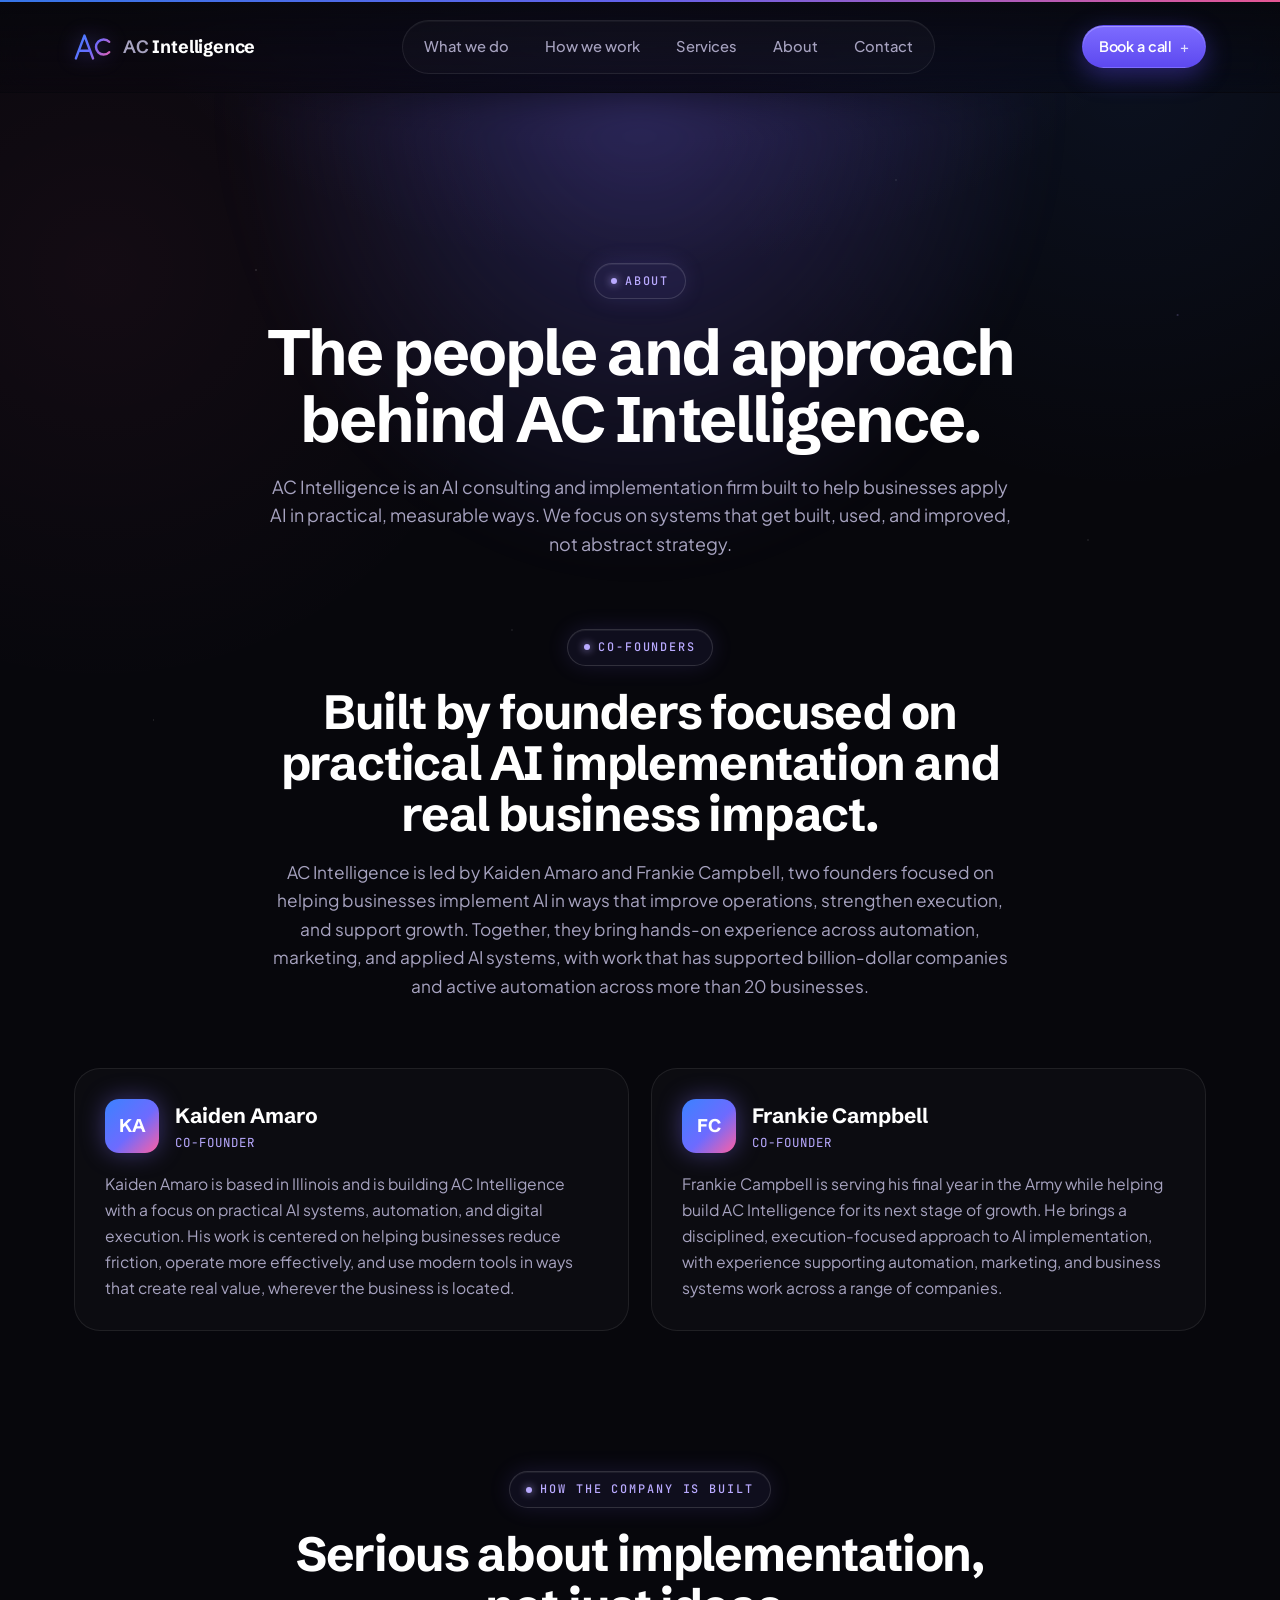
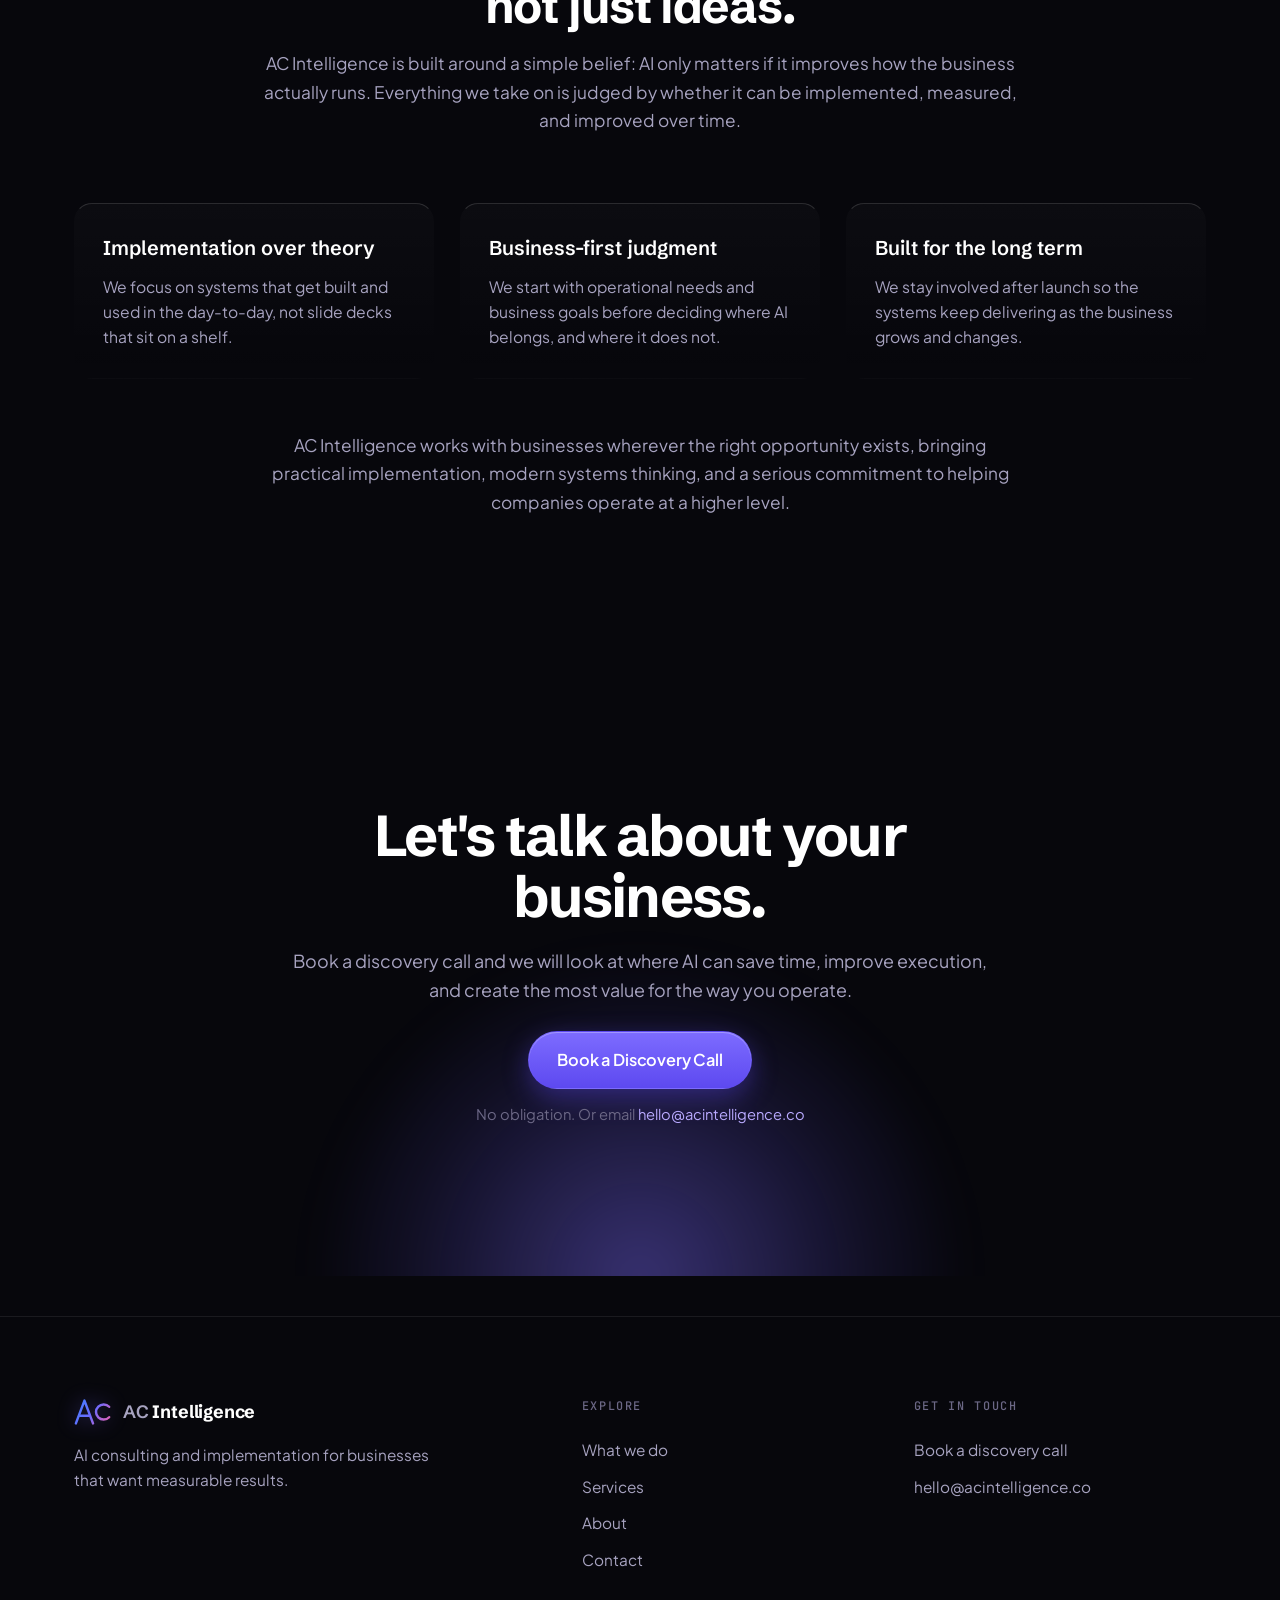
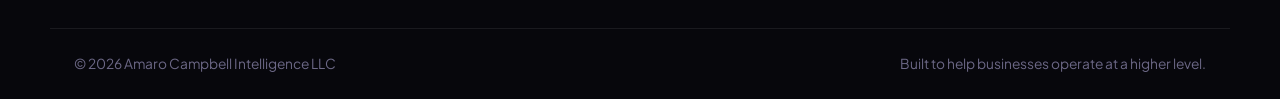
==== commit 7ac3e100: "Redesign site: Reflect-inspired "Cosmic Premium" system Full visual redesign across all 9 pages on a" ====
--- a/about.html
+++ b/about.html
@@ -8,7 +8,6 @@
   <link rel="icon" href="assets/logomark.svg" type="image/svg+xml" />
   <link rel="preconnect" href="https://fonts.googleapis.com" />
   <link rel="preconnect" href="https://fonts.gstatic.com" crossorigin />
-  <link href="https://fonts.googleapis.com/css2?family=Inter:wght@400;500;600;700;800&family=JetBrains+Mono:wght@400;500&display=swap" rel="stylesheet" />
   <link rel="stylesheet" href="style.css" />
 </head>
 <body>
--- a/style.css
+++ b/style.css
@@ -1,863 +1,496 @@
-/* =========================================================
-   AC Intelligence — style.css
-   Dark "spectrum" redesign. Near-black canvas, poster type,
-   spectrum gradient accent, glass panels, pill CTAs.
-   ========================================================= */
-
-/* ----------------------------- Tokens ----------------------------- */
-:root {
-  /* canvas */
-  --bg:        #060608;
-  --bg-soft:   #0c0c10;
-  --bg-panel:  #121217;
-  --ink:       #f6f6f8;
-  --ink-dim:   #b6b7bf;
-  --ink-mute:  #84858f;
-  --line:      rgba(255, 255, 255, 0.10);
-  --line-soft: rgba(255, 255, 255, 0.06);
-  --glass:     rgba(255, 255, 255, 0.04);
-
-  /* spectrum — the signature accent */
-  --spectrum: linear-gradient(
-    90deg,
-    #2f6bff 0%,
-    #3b82ff 22%,
-    #4f7cff 42%,
-    #6d6bff 60%,
-    #8b5cf6 76%,
-    #b15cff 89%,
-    #ff5fa2 100%
-  );
-  --spectrum-soft: linear-gradient(
-    90deg,
-    rgba(47,107,255,.9), rgba(79,124,255,.9), rgba(139,92,246,.9), rgba(255,95,162,.9)
-  );
-
-  /* shape */
-  --r-sm: 12px;
-  --r-md: 18px;
-  --r-lg: 26px;
-  --r-pill: 999px;
-
-  /* type */
-  --font-display: "Inter", system-ui, -apple-system, "Helvetica Neue", Arial, sans-serif;
-  --font-body: "Inter", system-ui, -apple-system, "Helvetica Neue", Arial, sans-serif;
-  --font-mono: "JetBrains Mono", ui-monospace, monospace;
-
-  /* rhythm */
-  --container: 1200px;
-  --pad: clamp(20px, 5vw, 64px);
-  --section-y: clamp(72px, 11vw, 150px);
-
-  --ease: cubic-bezier(.22, 1, .36, 1);
-}
-
-* { box-sizing: border-box; }
-
-html { scroll-behavior: smooth; }
-@media (prefers-reduced-motion: reduce) { html { scroll-behavior: auto; } }
-
-body {
-  margin: 0;
-  background: var(--bg);
-  color: var(--ink);
-  font-family: var(--font-body);
-  font-size: 17px;
-  line-height: 1.6;
-  -webkit-font-smoothing: antialiased;
-  text-rendering: optimizeLegibility;
-  overflow-x: hidden;
-}
-
-a { color: inherit; text-decoration: none; }
-img { max-width: 100%; display: block; }
-::selection { background: rgba(255, 95, 162, .35); color: #fff; }
-
-.skip-link {
-  position: absolute; left: -999px; top: 0; z-index: 200;
-  background: var(--ink); color: var(--bg); padding: 12px 18px;
-  border-radius: 0 0 var(--r-sm) 0; font-weight: 600;
-}
-.skip-link:focus { left: 0; }
-
-.container {
-  width: 100%;
-  max-width: var(--container);
-  margin-inline: auto;
-  padding-inline: var(--pad);
-}
-
-/* ----------------------------- Spectrum top bar ----------------------------- */
-.spectrum-bar {
-  position: fixed; inset: 0 0 auto 0; height: 4px; z-index: 120;
-  background: var(--spectrum);
-  background-size: 200% 100%;
-  animation: spectrum-slide 9s linear infinite;
-}
-@keyframes spectrum-slide { to { background-position: 200% 0; } }
-@media (prefers-reduced-motion: reduce) { .spectrum-bar { animation: none; } }
-
-/* ----------------------------- Buttons ----------------------------- */
-.btn {
-  --btn-pad-y: 14px; --btn-pad-x: 26px;
-  position: relative;
-  display: inline-flex; align-items: center; justify-content: center; gap: 10px;
-  font-family: var(--font-body);
-  font-weight: 700; font-size: 15px; letter-spacing: .01em;
-  padding: var(--btn-pad-y) var(--btn-pad-x);
-  border-radius: var(--r-pill);
-  cursor: pointer; border: 0; color: var(--ink);
-  transition: transform .25s var(--ease), box-shadow .25s var(--ease), background .25s var(--ease);
-  white-space: nowrap;
-}
-.btn:focus-visible { outline: 2px solid #fff; outline-offset: 3px; }
-
-/* spectrum pill: animated gradient ring around a black core */
-.btn--primary {
-  background: #000;
-  isolation: isolate;
-}
-.btn--primary::before {
-  content: ""; position: absolute; inset: -2px; border-radius: inherit; z-index: -1;
-  background: var(--spectrum); background-size: 250% 100%;
-  animation: spectrum-slide 6s linear infinite;
-}
-.btn--primary::after {
-  content: ""; position: absolute; inset: 0; border-radius: inherit; z-index: -1;
-  background: linear-gradient(180deg, #14141a, #050505);
-}
-.btn--primary:hover {
-  transform: translateY(-2px);
-  box-shadow: 0 14px 40px -12px rgba(255, 95, 162, .5),
-              0 8px 30px -16px rgba(79, 124, 255, .6);
-}
-@media (prefers-reduced-motion: reduce) { .btn--primary::before { animation: none; } }
-
-.btn--ghost {
-  background: var(--glass);
-  border: 1px solid var(--line);
-}
-.btn--ghost:hover { background: rgba(255, 255, 255, .08); transform: translateY(-2px); }
-
-.btn--lg { --btn-pad-y: 17px; --btn-pad-x: 34px; font-size: 16px; }
-.btn--sm { --btn-pad-y: 10px; --btn-pad-x: 18px; font-size: 14px; }
-
-.btn__plus { font-size: 1.1em; line-height: 0; transform: translateY(1px); }
-
-/* ----------------------------- Nav ----------------------------- */
-.nav {
-  position: fixed; top: 4px; left: 0; right: 0; z-index: 100;
-  transition: background .3s var(--ease), backdrop-filter .3s var(--ease), border-color .3s var(--ease);
-  border-bottom: 1px solid transparent;
-}
-.nav.scrolled {
-  background: rgba(8, 8, 11, .72);
-  backdrop-filter: blur(16px) saturate(140%);
-  -webkit-backdrop-filter: blur(16px) saturate(140%);
-  border-bottom-color: var(--line-soft);
-}
-.nav__inner {
-  max-width: var(--container); margin-inline: auto;
-  padding: 14px var(--pad);
-  display: grid; grid-template-columns: 1fr auto 1fr; align-items: center; gap: 16px;
-}
-.brand { display: inline-flex; align-items: center; gap: 8px; justify-self: start; }
-.nav__center { justify-self: center; }
-.brand__mark { display: inline-grid; place-items: center; }
-.brand__word {
-  font-family: var(--font-display); font-weight: 800; font-size: 19px;
-  letter-spacing: -.02em;
-}
-.brand--center .brand__word { font-size: 21px; }
-
-.nav__links {
-  justify-self: center; display: flex; gap: 30px;
-}
-.nav__links a {
-  font-size: 14.5px; font-weight: 600; color: var(--ink-dim);
-  position: relative; padding: 6px 0; transition: color .2s var(--ease);
-}
-.nav__links a::after {
-  content: ""; position: absolute; left: 0; right: 100%; bottom: 0; height: 2px;
-  background: var(--spectrum); border-radius: 2px; transition: right .3s var(--ease);
-}
-.nav__links a:hover { color: var(--ink); }
-.nav__links a:hover::after { right: 0; }
-
-.nav__actions { justify-self: end; display: flex; align-items: center; gap: 12px; }
-/* nudge the Book a call button farther right on desktop, keeping a ~140px gap (not flush) */
-@media (min-width: 941px) { .nav__actions { margin-right: clamp(-560px, calc(676px - 50vw), 0px); } }
-
-.nav__toggle {
-  display: none; width: 44px; height: 40px; border: 1px solid var(--line);
-  background: var(--glass); border-radius: 12px; cursor: pointer;
-  flex-direction: column; align-items: center; justify-content: center; gap: 5px;
-}
-.nav__toggle span { width: 18px; height: 2px; background: var(--ink); border-radius: 2px; transition: .25s var(--ease); }
-.nav__toggle[aria-expanded="true"] span:nth-child(1) { transform: translateY(7px) rotate(45deg); }
-.nav__toggle[aria-expanded="true"] span:nth-child(2) { opacity: 0; }
-.nav__toggle[aria-expanded="true"] span:nth-child(3) { transform: translateY(-7px) rotate(-45deg); }
-
-.mobile-menu {
-  position: fixed; top: 72px; left: 12px; right: 12px; z-index: 99;
-  background: rgba(12, 12, 16, .96); backdrop-filter: blur(18px);
-  border: 1px solid var(--line); border-radius: var(--r-lg);
-  padding: 14px; display: flex; flex-direction: column; gap: 4px;
-  box-shadow: 0 30px 80px -20px rgba(0, 0, 0, .8);
-}
-.mobile-menu[hidden] { display: none; }
-.mobile-menu a { padding: 14px 16px; border-radius: 12px; font-weight: 600; color: var(--ink-dim); }
-.mobile-menu a:hover { background: var(--glass); color: var(--ink); }
-.mobile-menu .btn { margin-top: 8px; }
-
-/* ----------------------------- Section primitives ----------------------------- */
-.section { padding-block: var(--section-y); position: relative; }
-
-.eyebrow {
-  font-family: var(--font-mono); font-size: 12.5px; font-weight: 500;
-  letter-spacing: .28em; text-transform: uppercase; margin: 0 0 18px;
-}
-.eyebrow--spectrum {
-  background: var(--spectrum); -webkit-background-clip: text; background-clip: text;
-  color: transparent; display: inline-block;
-}
-.eyebrow--num { color: var(--ink-mute); }
-/* subtle glass bubble behind the hero eyebrow for readability */
-.eyebrow--chip {
-  display: inline-flex; align-items: center; padding: 7px 16px;
-  border-radius: var(--r-pill);
-  background: rgba(8, 10, 16, .34);
-  border: 1px solid rgba(255, 255, 255, .12);
-  -webkit-backdrop-filter: blur(8px) saturate(120%);
-  backdrop-filter: blur(8px) saturate(120%);
-}
-.eyebrow--chip > span { margin-right: -.28em; }
-
-.section__title {
-  font-family: var(--font-display); font-weight: 800;
-  font-size: clamp(30px, 4.4vw, 58px); line-height: 1.02;
-  letter-spacing: -.025em; margin: 0; text-wrap: balance;
-}
-.section__body {
-  color: var(--ink-dim); font-size: clamp(16px, 1.6vw, 19px);
-  max-width: 60ch; margin: 20px 0 0;
-}
-.section__head { max-width: 720px; margin-bottom: clamp(36px, 5vw, 64px); }
-.section__head--wide { max-width: 860px; }
-
-/* ----------------------------- Hero ----------------------------- */
-.hero {
-  position: relative; overflow: hidden;
-  min-height: clamp(560px, 90vh, 900px);
-  display: flex; align-items: center; justify-content: center;
-  text-align: center;
-  padding: clamp(104px, 15vh, 168px) 0 clamp(64px, 10vh, 116px);
-}
-/* full-bleed background image layer */
-.hero__media { position: absolute; inset: 0; z-index: 0; overflow: hidden; }
-.hero__media img {
-  width: 100%; height: 100%; object-fit: cover; object-position: 50% 48%; display: block;
-  transform: scale(1.04); animation: hero-pan 34s ease-in-out infinite alternate;
-}
-@keyframes hero-pan { from { transform: scale(1.04); } to { transform: scale(1.12) translateY(-1.5%); } }
-@media (prefers-reduced-motion: reduce) { .hero__media img { animation: none; transform: none; } }
-/* cinematic dark vignette + overlay */
-.hero__overlay {
-  position: absolute; inset: 0; z-index: 1; pointer-events: none;
+/* ============================================================
+   AC Intelligence — "Cosmic Premium" design system
+   Deep cosmic canvas · violet glow · clean grotesque type
+   ============================================================ */
+
+@import url('https://fonts.googleapis.com/css2?family=Schibsted+Grotesk:wght@500;600;700;800;900&family=Plus+Jakarta+Sans:wght@400;500;600;700&family=JetBrains+Mono:wght@400;500&display=swap');
+
+/* ---------- tokens ---------- */
+:root{
+  --bg:        #07070c;
+  --bg-2:      #0a0a13;
+  --panel:     rgba(255,255,255,0.024);
+  --panel-2:   rgba(255,255,255,0.045);
+  --border:    rgba(255,255,255,0.08);
+  --border-2:  rgba(255,255,255,0.14);
+
+  --text:      #ECEAF6;
+  --text-2:    #a7a3c0;
+  --text-3:    #6c6886;
+
+  --violet:    #8b7cff;
+  --violet-2:  #6d5cff;
+  --violet-3:  #b9aaff;
+  --blue:      #3b82ff;
+  --pink:      #ff5fa2;
+
+  --glow:      rgba(124,108,255,0.45);
+  --glow-soft: rgba(124,108,255,0.16);
+
+  --spectrum:  linear-gradient(90deg,#3b82ff 0%,#6d6bff 50%,#ff5fa2 100%);
+
+  --font-display:'Schibsted Grotesk','Plus Jakarta Sans',system-ui,sans-serif;
+  --font-body:'Plus Jakarta Sans',system-ui,-apple-system,sans-serif;
+  --font-mono:'JetBrains Mono',ui-monospace,monospace;
+
+  --maxw: 1180px;
+  --gutter: 24px;
+  --radius: 18px;
+  --radius-lg: 26px;
+
+  --ease: cubic-bezier(.22,.61,.36,1);
+}
+
+/* ---------- reset ---------- */
+*{box-sizing:border-box;margin:0;padding:0}
+html{scroll-behavior:smooth;-webkit-text-size-adjust:100%}
+body{
+  font-family:var(--font-body);
+  background:var(--bg);
+  color:var(--text);
+  line-height:1.6;
+  font-size:16px;
+  -webkit-font-smoothing:antialiased;
+  text-rendering:optimizeLegibility;
+  overflow-x:hidden;
+}
+img{max-width:100%;display:block}
+a{color:inherit;text-decoration:none}
+button{font-family:inherit;cursor:pointer}
+::selection{background:rgba(124,108,255,.35);color:#fff}
+
+/* cosmic atmosphere on the whole page */
+body::before{
+  content:"";position:fixed;inset:0;z-index:-2;
   background:
-    linear-gradient(180deg, rgba(4,5,8,.76) 0%, rgba(4,5,8,.34) 26%, rgba(4,5,8,.42) 58%, rgba(4,5,8,.98) 100%),
-    radial-gradient(125% 100% at 50% 42%, transparent 32%, rgba(4,5,8,.40) 70%, rgba(4,5,8,.74) 100%);
-}
-/* localized atmospheric haze behind the text zone (no visible box) */
-.hero__overlay::after {
-  content: ""; position: absolute; inset: 0; pointer-events: none;
-  background: radial-gradient(ellipse 60% 46% at 50% 49%,
-    rgba(4,5,8,.52) 0%, rgba(4,5,8,.40) 34%, rgba(4,5,8,.20) 56%, transparent 74%);
-}
-.hero__bg { position: absolute; inset: 0; z-index: 0; pointer-events: none; }
-.hero__bg::before {
-  content: ""; position: absolute; left: 50%; top: -10%; transform: translateX(-50%);
-  width: 130vw; height: 90vh;
-  background: radial-gradient(closest-side, rgba(79,124,255,.16), rgba(176,107,255,.08) 45%, transparent 72%);
-  filter: blur(6px);
-}
-.hero__bg::after {
-  content: ""; position: absolute; inset: 0;
+    radial-gradient(900px 600px at 50% -10%, rgba(109,92,255,.16), transparent 60%),
+    radial-gradient(700px 700px at 88% 8%, rgba(59,130,255,.08), transparent 60%),
+    radial-gradient(700px 700px at 8% 30%, rgba(255,95,162,.05), transparent 60%),
+    var(--bg);
+}
+/* faint starfield */
+body::after{
+  content:"";position:fixed;inset:0;z-index:-1;pointer-events:none;opacity:.5;
   background-image:
-    linear-gradient(rgba(255,255,255,.035) 1px, transparent 1px),
-    linear-gradient(90deg, rgba(255,255,255,.035) 1px, transparent 1px);
-  background-size: 64px 64px;
-  mask-image: radial-gradient(ellipse 80% 60% at 50% 28%, #000 30%, transparent 75%);
-  -webkit-mask-image: radial-gradient(ellipse 80% 60% at 50% 28%, #000 30%, transparent 75%);
-}
-
-.hero__inner { position: relative; z-index: 3; max-width: 900px; margin-inline: auto; padding-inline: var(--pad); }
-
-/* glowing orb cluster (echoes the avatar cluster, abstracted) */
-.orb-cluster { display: flex; justify-content: center; margin-bottom: 22px; }
-.orb {
-  width: 104px; height: 104px; border-radius: 50%; position: relative;
-  background: var(--spectrum); background-size: 180% 180%;
-  animation: orb-shift 8s ease-in-out infinite;
-  box-shadow: 0 0 40px -12px rgba(139, 92, 246, .38), 0 0 72px -18px rgba(79, 124, 255, .3);
-  display: grid; place-items: center;
-}
-.orb::after {
-  content: ""; position: absolute; inset: 7px; border-radius: 50%;
-  background: radial-gradient(circle at 38% 32%, #1a1a22, #060608 80%);
-}
-.orb__core {
-  position: relative; z-index: 1; font-family: var(--font-display);
-  font-weight: 800; font-size: 32px; letter-spacing: -.04em;
-  background: var(--spectrum); -webkit-background-clip: text; background-clip: text; color: transparent;
-}
-@keyframes orb-shift { 50% { background-position: 100% 50%; transform: translateY(-6px); } }
-@media (prefers-reduced-motion: reduce) { .orb { animation: none; } }
-
-.hero__title {
-  font-family: var(--font-display); font-weight: 700;
-  font-size: clamp(30px, 4.3vw, 56px); line-height: 1.08;
-  letter-spacing: -.022em; margin: 0 auto; max-width: 22ch; text-wrap: balance;
-  text-shadow: 0 2px 30px rgba(0, 0, 0, .55);
-}
-.hero__title em {
-  font-style: normal;
-  background: var(--spectrum); -webkit-background-clip: text; background-clip: text; color: transparent;
-}
-.hero__body {
-  color: #d7dbe2; font-size: clamp(17px, 1.9vw, 21px);
-  max-width: 56ch; margin: 20px auto 0;
-  text-shadow: 0 1px 18px rgba(0, 0, 0, .6);
-}
-.hero__cta { margin-top: 30px; display: flex; gap: 14px; justify-content: center; flex-wrap: wrap; }
-
-/* hero device mockups */
-.hero__stage {
-  position: relative; z-index: 0; margin-top: clamp(56px, 8vw, 96px);
-  display: flex; justify-content: center; align-items: flex-end;
-  perspective: 1400px; min-height: 320px;
-  opacity: .64;
-  -webkit-mask-image: linear-gradient(180deg, #000 50%, transparent 100%);
-  mask-image: linear-gradient(180deg, #000 50%, transparent 100%);
-}
-.device {
-  position: relative; width: clamp(190px, 22vw, 260px);
-  border-radius: 28px; padding: 14px;
-  background: linear-gradient(180deg, #16161d, #0a0a0e);
-  border: 1px solid var(--line);
-  box-shadow: 0 40px 90px -30px rgba(0,0,0,.9);
-  transition: transform .5s var(--ease);
-}
-.device { --px: 0px; --py: 0px; }
-.device--center { z-index: 3; transform: translate(var(--px), calc(-26px + var(--py))) scale(1.06); }
-.device--left  { z-index: 2; transform: translate(calc(28px + var(--px)), var(--py)) rotate(-6deg); }
-.device--right { z-index: 2; transform: translate(calc(-28px + var(--px)), var(--py)) rotate(6deg); }
-.device--center::before {
-  content: ""; position: absolute; inset: -2px; border-radius: 30px; z-index: -1;
-  background: var(--spectrum); background-size: 140% 100%;
-  opacity: .38;
-}
-@media (prefers-reduced-motion: reduce) { .device--center::before { animation: none; } }
-
-.screen {
-  background: linear-gradient(180deg, #0e0e13, #08080b);
-  border-radius: 18px; padding: 14px; min-height: 250px;
-  display: flex; flex-direction: column; gap: 10px;
-}
-.screen__row { display: flex; align-items: center; gap: 8px; }
-.screen__dot { width: 26px; height: 26px; border-radius: 50%; background: var(--spectrum); background-size: 200%; flex: none; }
-.screen__line { height: 8px; border-radius: 6px; background: rgba(255,255,255,.10); }
-.screen__line.w-40 { width: 40%; } .screen__line.w-60 { width: 60%; } .screen__line.w-80 { width: 80%; }
-.screen__chip {
-  font-size: 10px; font-family: var(--font-mono); color: var(--ink-dim);
-  border: 1px solid var(--line); border-radius: 7px; padding: 5px 8px; display: inline-flex; gap: 6px; align-items: center;
-}
-.screen__bars { display: flex; align-items: flex-end; gap: 5px; height: 64px; margin-top: auto; }
-.screen__bars span { flex: 1; border-radius: 4px 4px 0 0; background: var(--spectrum); background-size: 100% 300%; opacity: .85; }
-.screen__metric { font-family: var(--font-display); font-weight: 800; font-size: 30px; letter-spacing: -.03em; }
-.screen__metric small { font-size: 13px; color: #b49cff; font-family: var(--font-body); margin-left: 6px; }
-
-/* ----------------------------- Logos / trust strip ----------------------------- */
-.trust { padding-block: clamp(28px, 4vw, 44px); border-block: 1px solid var(--line-soft); }
-.trust__label {
-  text-align: center; font-family: var(--font-mono); font-size: 12px; letter-spacing: .24em;
-  text-transform: uppercase; color: var(--ink-mute); margin: 0 0 22px;
-}
-.trust__row {
-  display: flex; flex-wrap: wrap; justify-content: center; gap: 14px;
-}
-.trust__chip {
-  font-family: var(--font-display); font-weight: 700; font-size: 15px; letter-spacing: -.01em;
-  color: var(--ink-dim); padding: 10px 18px; border: 1px solid var(--line);
-  border-radius: var(--r-pill); background: var(--glass);
-}
-
-/* ----------------------------- 3-up feature cards ----------------------------- */
-.cards { display: grid; grid-template-columns: repeat(3, 1fr); gap: 20px; }
-.fcard {
-  background: linear-gradient(180deg, var(--bg-panel), #0a0a0e);
-  border: 1px solid var(--line); border-radius: var(--r-lg);
-  padding: 22px; display: flex; flex-direction: column;
-  transition: transform .35s var(--ease), border-color .35s var(--ease), box-shadow .35s var(--ease);
-}
-.fcard:hover {
-  transform: translateY(-6px); border-color: rgba(255,255,255,.18);
-  box-shadow: 0 30px 70px -36px rgba(79,124,255,.5);
-}
-.fcard__art {
-  height: 170px; border-radius: var(--r-md); margin-bottom: 22px;
-  border: 1px solid var(--line-soft); overflow: hidden; position: relative;
-  background: radial-gradient(120% 120% at 20% 0%, #16161e, #0a0a0e);
-  display: grid; place-items: center; padding: 18px;
-}
-.fcard__img { position: absolute; inset: 0; width: 100%; height: 100%; object-fit: cover; }
-.fcard__art::after {
-  content: ""; position: absolute; inset: 0; pointer-events: none;
-  background: linear-gradient(180deg, rgba(7,9,11,.12) 0%, transparent 38%, rgba(7,9,11,.55) 100%);
-}
-.fcard__title { font-family: var(--font-display); font-weight: 800; font-size: 23px; letter-spacing: -.02em; margin: 0 0 8px; }
-.fcard__text { color: var(--ink-dim); font-size: 15.5px; margin: 0; }
-
-/* mini art bits */
-.art-wave { display: flex; align-items: flex-end; gap: 5px; height: 70px; }
-.art-wave span { width: 7px; border-radius: 4px; background: var(--spectrum); background-size: 100% 320%; }
-.art-flow { display: flex; align-items: center; gap: 10px; color: var(--ink-dim); font-family: var(--font-mono); font-size: 12px; }
-.art-flow .node {
-  width: 44px; height: 44px; border-radius: 12px; border: 1px solid var(--line);
-  display: grid; place-items: center; background: #0d0d12;
-}
-.art-flow .node--lit { border-color: transparent; background: var(--spectrum); }
-.art-flow .arrow { color: var(--ink-mute); }
-.art-toggle { display: flex; gap: 8px; width: 100%; }
-.art-toggle .t {
-  flex: 1; font-family: var(--font-mono); font-size: 11px; color: var(--ink-dim);
-  border: 1px solid var(--line); border-radius: 10px; padding: 14px 10px; text-align: center; line-height: 1.4;
-}
-.art-toggle .t.on { background: var(--spectrum); color: #0b0b0b; border-color: transparent; font-weight: 600; }
-
-/* ----------------------------- Gradient-bordered band ----------------------------- */
-.band { position: relative; padding: 4px; border-radius: var(--r-lg); }
-.band::before {
-  content: ""; position: absolute; inset: 0; border-radius: inherit; padding: 1.5px;
-  background: var(--spectrum); background-size: 200% 100%; animation: spectrum-slide 10s linear infinite;
-  -webkit-mask: linear-gradient(#000 0 0) content-box, linear-gradient(#000 0 0);
-  -webkit-mask-composite: xor; mask-composite: exclude;
-}
-@media (prefers-reduced-motion: reduce) { .band::before { animation: none; } }
-.band__inner {
-  background: linear-gradient(180deg, #0c0c11, #070709); border-radius: calc(var(--r-lg) - 3px);
-  padding: clamp(28px, 5vw, 56px); text-align: center;
-}
-.band__title { font-family: var(--font-display); font-weight: 800; font-size: clamp(26px, 3.6vw, 44px); letter-spacing: -.025em; margin: 0 0 14px; }
-.band__sub { color: var(--ink-dim); max-width: 52ch; margin: 0 auto 30px; }
-.band__avatars { display: flex; flex-wrap: wrap; justify-content: center; gap: 14px; margin-top: 34px; }
-.avatar {
-  width: clamp(54px, 7vw, 74px); height: clamp(54px, 7vw, 74px); border-radius: 50%;
-  border: 2px solid rgba(255,255,255,.12); display: grid; place-items: center;
-  font-family: var(--font-display); font-weight: 800; color: #0b0b0b; font-size: 18px;
-}
-
-/* ----------------------------- Alternating feature rows ----------------------------- */
-.feature {
-  display: grid; grid-template-columns: 1fr 1fr; align-items: center; gap: clamp(32px, 6vw, 80px);
-  padding-block: clamp(56px, 8vw, 110px);
-}
-.feature--flip .feature__media { order: -1; }
-.feature__kicker { font-family: var(--font-mono); font-size: 12px; letter-spacing: .24em; text-transform: uppercase; color: var(--ink-mute); margin: 0 0 16px; }
-.feature__title { font-family: var(--font-display); font-weight: 800; font-size: clamp(32px, 4.6vw, 60px); line-height: 1.02; letter-spacing: -.03em; margin: 0; text-wrap: balance; }
-.feature__text { color: var(--ink-dim); font-size: clamp(16px, 1.6vw, 18.5px); margin: 20px 0 0; max-width: 48ch; }
-.feature__list { list-style: none; margin: 24px 0 0; padding: 0; display: flex; flex-direction: column; gap: 12px; }
-.feature__list li { display: flex; align-items: flex-start; gap: 12px; color: var(--ink-dim); font-size: 16px; }
-.feature__list .tick {
-  flex: none; width: 22px; height: 22px; border-radius: 50%; margin-top: 1px;
-  background: var(--spectrum); display: grid; place-items: center; color: #0b0b0b; font-size: 12px; font-weight: 800;
-}
-.feature__media {
-  position: relative; border-radius: var(--r-lg); min-height: 360px; overflow: hidden;
-  border: 1px solid var(--line);
+    radial-gradient(1px 1px at 20% 30%, rgba(255,255,255,.7), transparent),
+    radial-gradient(1px 1px at 70% 20%, rgba(255,255,255,.5), transparent),
+    radial-gradient(1px 1px at 40% 70%, rgba(255,255,255,.45), transparent),
+    radial-gradient(1px 1px at 85% 60%, rgba(255,255,255,.5), transparent),
+    radial-gradient(1px 1px at 60% 85%, rgba(255,255,255,.4), transparent),
+    radial-gradient(1px 1px at 12% 80%, rgba(255,255,255,.4), transparent),
+    radial-gradient(1.5px 1.5px at 92% 35%, rgba(185,170,255,.6), transparent);
+  background-repeat:no-repeat;
+}
+
+.container{max-width:var(--maxw);margin:0 auto;padding:0 var(--gutter)}
+
+.skip-link{position:absolute;left:-999px;top:0;background:var(--violet-2);color:#fff;
+  padding:10px 16px;border-radius:8px;z-index:200}
+.skip-link:focus{left:12px;top:12px}
+
+:focus-visible{outline:2px solid var(--violet-3);outline-offset:3px;border-radius:6px}
+
+/* ---------- spectrum top hairline ---------- */
+.spectrum-bar{height:2px;background:var(--spectrum);opacity:.9}
+
+/* ============================================================
+   NAV
+   ============================================================ */
+.nav{position:sticky;top:0;z-index:100;padding:18px 0;
+  backdrop-filter:saturate(140%) blur(14px);
+  background:linear-gradient(to bottom, rgba(7,7,12,.82), rgba(7,7,12,.35));
+  border-bottom:1px solid transparent;transition:border-color .3s,background .3s}
+.nav.is-scrolled{border-bottom-color:var(--border);background:rgba(7,7,12,.9)}
+.nav__inner{max-width:var(--maxw);margin:0 auto;padding:0 var(--gutter);
+  display:flex;align-items:center;justify-content:space-between;gap:18px}
+
+.brand{display:inline-flex;align-items:center;gap:11px;font-family:var(--font-display);
+  font-weight:700;font-size:1.12rem;letter-spacing:-.01em;color:#fff}
+.brand__mark{display:inline-flex;align-items:center;justify-content:center;
+  width:38px;height:30px;filter:drop-shadow(0 0 10px rgba(124,108,255,.45))}
+.brand__word{position:relative;top:.5px}
+.brand__word::before{content:"AC ";color:var(--text-2);font-weight:600}
+
+.nav__links{display:flex;gap:6px;align-items:center;
+  padding:6px;border:1px solid var(--border);border-radius:999px;
+  background:var(--panel);box-shadow:inset 0 1px 0 rgba(255,255,255,.04)}
+.nav__links a{font-size:.92rem;font-weight:500;color:var(--text-2);
+  padding:8px 15px;border-radius:999px;transition:color .2s,background .2s}
+.nav__links a:hover{color:#fff;background:rgba(255,255,255,.05)}
+
+.nav__actions{display:flex;align-items:center;gap:12px}
+
+/* ---------- buttons ---------- */
+.btn{display:inline-flex;align-items:center;justify-content:center;gap:8px;
+  font-family:var(--font-body);font-weight:600;font-size:.95rem;letter-spacing:-.01em;
+  border-radius:999px;padding:11px 20px;border:1px solid transparent;
+  transition:transform .2s var(--ease),box-shadow .25s,background .25s,border-color .25s;
+  white-space:nowrap;cursor:pointer}
+.btn--sm{padding:9px 16px;font-size:.9rem}
+.btn--lg{padding:15px 28px;font-size:1.02rem}
+.btn--primary{
+  color:#fff;background:linear-gradient(180deg,#7d6cff,#5d49f0);
+  box-shadow:0 8px 26px rgba(93,73,240,.4), inset 0 1px 0 rgba(255,255,255,.28);}
+.btn--primary:hover{transform:translateY(-2px);
+  box-shadow:0 14px 38px rgba(93,73,240,.55), inset 0 1px 0 rgba(255,255,255,.3)}
+.btn--ghost{color:var(--text);background:var(--panel);border-color:var(--border-2)}
+.btn--ghost:hover{background:var(--panel-2);border-color:var(--violet);transform:translateY(-2px)}
+.btn__plus{font-weight:500;opacity:.8}
+
+/* ---------- mobile menu ---------- */
+.nav__toggle{display:none;flex-direction:column;gap:5px;width:42px;height:42px;
+  align-items:center;justify-content:center;background:var(--panel);
+  border:1px solid var(--border);border-radius:12px}
+.nav__toggle span{width:18px;height:2px;background:var(--text);border-radius:2px;transition:.25s}
+.nav__toggle[aria-expanded="true"] span:nth-child(1){transform:translateY(7px) rotate(45deg)}
+.nav__toggle[aria-expanded="true"] span:nth-child(2){opacity:0}
+.nav__toggle[aria-expanded="true"] span:nth-child(3){transform:translateY(-7px) rotate(-45deg)}
+.mobile-menu{display:flex;flex-direction:column;gap:4px;padding:16px var(--gutter) 22px;
+  border-top:1px solid var(--border);background:rgba(8,8,15,.97)}
+.mobile-menu[hidden]{display:none}
+.mobile-menu a{padding:13px 6px;color:var(--text-2);font-weight:500;border-radius:10px}
+.mobile-menu a:hover{color:#fff;background:var(--panel)}
+.mobile-menu .btn{margin-top:10px;justify-content:center}
+
+/* ============================================================
+   SHARED — eyebrow pills, section heads
+   ============================================================ */
+.eyebrow{font-family:var(--font-mono);font-size:.74rem;font-weight:500;
+  letter-spacing:.16em;text-transform:uppercase;color:var(--text-2)}
+.eyebrow--chip,.eyebrow--spectrum{
+  display:inline-flex;align-items:center;gap:8px;
+  padding:8px 16px;border-radius:999px;border:1px solid var(--border-2);
+  background:rgba(124,108,255,.07);color:var(--violet-3);
+  box-shadow:0 0 22px rgba(124,108,255,.14), inset 0 1px 0 rgba(255,255,255,.06)}
+.eyebrow--chip::before,.eyebrow--spectrum::before{
+  content:"";width:6px;height:6px;border-radius:50%;
+  background:var(--violet-3);box-shadow:0 0 8px var(--violet-3)}
+.eyebrow--spectrum a{color:inherit}
+
+.section{padding:clamp(72px,11vw,140px) 0}
+.section__head{max-width:680px;margin:0 auto clamp(40px,6vw,68px);text-align:center}
+.section__head--wide{max-width:760px}
+.section__head .eyebrow{margin-bottom:20px}
+.section__title{font-family:var(--font-display);font-weight:700;
+  font-size:clamp(1.9rem,4vw,3rem);line-height:1.07;letter-spacing:-.025em;color:#fff}
+.section__body{margin-top:18px;color:var(--text-2);font-size:1.08rem;line-height:1.65}
+
+/* gradient text helper */
+.grad{background:var(--spectrum);-webkit-background-clip:text;background-clip:text;
+  -webkit-text-fill-color:transparent;color:transparent}
+
+/* ============================================================
+   HERO
+   ============================================================ */
+.hero{position:relative;padding:clamp(90px,15vw,170px) 0 clamp(80px,10vw,120px);
+  text-align:center;overflow:hidden}
+.hero__glow{position:absolute;left:50%;top:clamp(40px,8vw,90px);transform:translateX(-50%);
+  width:min(1100px,120vw);height:560px;pointer-events:none;z-index:0}
+/* aurora arc */
+.hero__glow::before{content:"";position:absolute;left:50%;top:0;transform:translateX(-50%);
+  width:760px;height:760px;border-radius:50%;
+  background:radial-gradient(circle at 50% 50%, rgba(124,108,255,.55), rgba(109,92,255,.2) 38%, transparent 62%);
+  filter:blur(18px);
+  -webkit-mask:radial-gradient(circle at 50% 50%, transparent 47%, #000 48%, #000 56%, transparent 57%);
+          mask:radial-gradient(circle at 50% 50%, transparent 47%, #000 48%, #000 56%, transparent 57%);
+  opacity:.9}
+.hero__glow::after{content:"";position:absolute;left:50%;top:120px;transform:translateX(-50%);
+  width:520px;height:280px;border-radius:50%;
+  background:radial-gradient(ellipse at 50% 50%, rgba(180,150,255,.42), rgba(124,108,255,.12) 55%, transparent 72%);
+  filter:blur(40px)}
+.hero__inner{position:relative;z-index:2;max-width:880px;margin:0 auto;
+  display:flex;flex-direction:column;align-items:center;gap:24px}
+.hero__title{font-family:var(--font-display);font-weight:700;
+  font-size:clamp(2.6rem,6.4vw,5rem);line-height:1.02;letter-spacing:-.035em;color:#fff;
+  max-width:14ch}
+.hero__title em{font-style:normal;background:var(--spectrum);-webkit-background-clip:text;
+  background-clip:text;-webkit-text-fill-color:transparent}
+.hero__body{color:var(--text-2);font-size:clamp(1.05rem,1.7vw,1.25rem);max-width:54ch;line-height:1.6}
+.hero__cta{display:flex;gap:14px;flex-wrap:wrap;justify-content:center;margin-top:6px}
+
+/* hero product preview (under the fold like Reflect) */
+.hero__preview{position:relative;z-index:2;max-width:1000px;margin:clamp(56px,8vw,96px) auto 0;
+  border:1px solid var(--border);border-radius:var(--radius-lg);overflow:hidden;
+  background:linear-gradient(180deg, rgba(255,255,255,.05), rgba(255,255,255,.01));
+  box-shadow:0 40px 120px -40px rgba(93,73,240,.5), inset 0 1px 0 rgba(255,255,255,.07)}
+.hero__preview-bar{display:flex;align-items:center;gap:7px;padding:14px 18px;border-bottom:1px solid var(--border)}
+.hero__preview-bar i{width:11px;height:11px;border-radius:50%;background:rgba(255,255,255,.16)}
+.hero__preview-body{display:grid;grid-template-columns:repeat(3,1fr);gap:1px;background:var(--border)}
+.hero__stat{background:var(--bg-2);padding:30px 26px;text-align:left}
+.hero__stat b{display:block;font-family:var(--font-display);font-size:2rem;font-weight:700;color:#fff;letter-spacing:-.02em}
+.hero__stat span{color:var(--text-3);font-size:.82rem;font-family:var(--font-mono);
+  letter-spacing:.08em;text-transform:uppercase;margin-top:6px;display:block}
+
+/* ============================================================
+   CAPABILITIES RAIL (auto-scroll marquee)
+   ============================================================ */
+.rail{padding:clamp(40px,6vw,70px) 0;position:relative}
+.rail__label{text-align:center;font-family:var(--font-mono);font-size:.78rem;
+  letter-spacing:.14em;text-transform:uppercase;color:var(--text-3);margin-bottom:30px}
+.rail__viewport{position:relative;overflow:hidden;
+  -webkit-mask:linear-gradient(90deg,transparent,#000 9%,#000 91%,transparent);
+          mask:linear-gradient(90deg,transparent,#000 9%,#000 91%,transparent)}
+.rail__track{display:flex;gap:18px;width:max-content;animation:rail-scroll 46s linear infinite}
+.rail__viewport:hover .rail__track{animation-play-state:paused}
+@keyframes rail-scroll{to{transform:translateX(-50%)}}
+.rail-card{flex:0 0 300px;padding:26px;border:1px solid var(--border);border-radius:var(--radius);
+  background:var(--panel);position:relative;overflow:hidden;
+  transition:transform .3s var(--ease),border-color .3s,background .3s;display:block}
+.rail-card::before{content:"";position:absolute;inset:0;border-radius:inherit;opacity:0;
+  background:radial-gradient(420px 200px at 0% 0%, color-mix(in srgb, var(--c) 22%, transparent), transparent 70%);
+  transition:opacity .3s}
+.rail-card:hover{transform:translateY(-6px);border-color:color-mix(in srgb,var(--c) 55%,transparent);background:var(--panel-2)}
+.rail-card:hover::before{opacity:1}
+.rail-card__icon{display:inline-flex;width:42px;height:42px;align-items:center;justify-content:center;
+  border-radius:12px;border:1px solid var(--border);color:var(--c);
+  background:color-mix(in srgb,var(--c) 12%,transparent);margin-bottom:18px}
+.rail-card__icon svg{width:21px;height:21px}
+.rail-card__title{font-family:var(--font-display);font-weight:600;font-size:1.18rem;color:#fff;margin-bottom:8px}
+.rail-card__text{color:var(--text-2);font-size:.94rem;line-height:1.55}
+.rail-card__cue{display:inline-flex;align-items:center;gap:6px;margin-top:16px;
+  font-size:.85rem;font-weight:600;color:var(--c);opacity:.85}
+.rail-card__arrow{transition:transform .25s}
+.rail-card:hover .rail-card__arrow{transform:translateX(4px)}
+
+/* ============================================================
+   FEATURE CARDS (What we do)
+   ============================================================ */
+.cards{display:grid;grid-template-columns:repeat(3,1fr);gap:22px}
+.fcard{padding:28px;border:1px solid var(--border);border-radius:var(--radius-lg);
+  background:var(--panel);transition:transform .3s var(--ease),border-color .3s,background .3s;position:relative;overflow:hidden}
+.fcard::after{content:"";position:absolute;inset:0;opacity:0;transition:opacity .3s;
+  background:radial-gradient(400px 200px at 50% 0%, var(--glow-soft), transparent 70%)}
+.fcard:hover{transform:translateY(-6px);border-color:var(--border-2);background:var(--panel-2)}
+.fcard:hover::after{opacity:1}
+.fcard__art{position:relative;height:150px;border-radius:14px;overflow:hidden;margin-bottom:22px;
+  border:1px solid var(--border);
   background:
-    radial-gradient(120% 100% at 80% 0%, rgba(79,124,255,.18), transparent 55%),
-    radial-gradient(120% 100% at 0% 100%, rgba(255,95,162,.16), transparent 55%),
-    linear-gradient(180deg, #0e0e14, #070709);
-  display: grid; place-items: center; padding: 28px;
-}
-.feature--warm .feature__media {
-  background:
-    radial-gradient(120% 100% at 80% 0%, rgba(255,138,76,.22), transparent 55%),
-    radial-gradient(120% 100% at 0% 100%, rgba(176,107,255,.18), transparent 55%),
-    linear-gradient(180deg, #14100f, #070709);
-}
-
-/* media inner mock: a floating panel */
-.panel {
-  width: 100%; max-width: 360px; border-radius: var(--r-md);
-  background: rgba(10,10,14,.7); backdrop-filter: blur(8px);
-  border: 1px solid var(--line); padding: 18px; box-shadow: 0 30px 70px -30px rgba(0,0,0,.8);
-}
-.panel__head { display: flex; align-items: center; gap: 10px; margin-bottom: 16px; }
-.panel__head .screen__dot { width: 30px; height: 30px; }
-.panel__name { font-weight: 700; font-size: 14px; }
-.panel__sub { font-size: 12px; color: var(--ink-mute); font-family: var(--font-mono); }
-.panel__bars { display: flex; align-items: flex-end; gap: 6px; height: 90px; margin-top: 12px; }
-.panel__bars span { flex: 1; border-radius: 5px 5px 0 0; background: var(--spectrum); background-size: 100% 300%; }
-.panel__stat { display: flex; justify-content: space-between; align-items: baseline; margin-top: 14px; }
-.panel__stat b { font-family: var(--font-display); font-size: 26px; letter-spacing: -.03em; }
-.panel__stat span { font-size: 12px; color: #b49cff; font-family: var(--font-mono); }
-.panel__steps { display: flex; flex-direction: column; gap: 10px; }
-.panel__step { display: flex; align-items: center; gap: 12px; font-size: 13px; color: var(--ink-dim); }
-.panel__step .num { flex: none; width: 26px; height: 26px; border-radius: 8px; background: var(--spectrum); color: #0b0b0b; font-weight: 800; display: grid; place-items: center; font-size: 12px; font-family: var(--font-display); }
-.panel__step .num--ghost { background: #0d0d12; border: 1px solid var(--line); color: var(--ink-mute); }
-
-/* ----------------------------- Closing CTA ----------------------------- */
-.cta-final { text-align: center; padding-block: clamp(80px, 12vw, 160px); position: relative; overflow: hidden; }
-.cta-final::before {
-  content: ""; position: absolute; left: 50%; bottom: -40%; transform: translateX(-50%);
-  width: 90vw; height: 70vh; pointer-events: none;
-  background: radial-gradient(closest-side, rgba(176,107,255,.16), rgba(79,124,255,.08) 50%, transparent 75%);
-}
-.cta-final__title { font-family: var(--font-display); font-weight: 800; font-size: clamp(36px, 6vw, 76px); line-height: 1; letter-spacing: -.035em; margin: 0 auto; max-width: 16ch; position: relative; }
-.cta-final__body { color: var(--ink-dim); font-size: clamp(17px, 1.9vw, 20px); max-width: 54ch; margin: 22px auto 0; position: relative; }
-.cta-final__actions { margin-top: 36px; display: flex; flex-direction: column; gap: 18px; align-items: center; position: relative; }
-.cta-final__note { color: var(--ink-mute); font-size: 14.5px; }
-.cta-final__note a { color: var(--ink-dim); border-bottom: 1px solid var(--line); }
-.cta-final__note a:hover { color: var(--ink); }
-
-/* ----------------------------- Footer ----------------------------- */
-.footer { border-top: 1px solid var(--line-soft); padding-block: 56px 30px; background: var(--bg-soft); }
-.footer__inner { display: grid; grid-template-columns: 1.4fr 1fr 1fr; gap: 32px; align-items: start; }
-.footer__tagline { color: var(--ink-mute); margin: 14px 0 0; font-size: 14.5px; max-width: 32ch; }
-.footer__col h4 { font-family: var(--font-mono); font-size: 12px; letter-spacing: .2em; text-transform: uppercase; color: var(--ink-mute); margin: 0 0 16px; }
-.footer__col a { display: block; color: var(--ink-dim); font-size: 15px; padding: 5px 0; }
-.footer__col a:hover { color: var(--ink); }
-.footer__bar { max-width: var(--container); margin: 40px auto 0; padding: 22px var(--pad) 0; border-top: 1px solid var(--line-soft); color: var(--ink-mute); font-size: 13.5px; display: flex; justify-content: space-between; flex-wrap: wrap; gap: 10px; }
-
-/* ----------------------------- Reveal animation ----------------------------- */
-.reveal { opacity: 0; transform: translateY(22px); transition: opacity .7s var(--ease), transform .7s var(--ease); }
-.reveal.in-view { opacity: 1; transform: none; }
-.reveal[data-delay="1"] { transition-delay: .08s; }
-.reveal[data-delay="2"] { transition-delay: .16s; }
-.reveal[data-delay="3"] { transition-delay: .24s; }
-@media (prefers-reduced-motion: reduce) {
-  .reveal { opacity: 1; transform: none; transition: none; }
-}
-
-/* ----------------------------- Responsive ----------------------------- */
-@media (max-width: 940px) {
-  .nav__links { display: none; }
-  .nav__inner { grid-template-columns: 1fr auto; }
-  .nav__center { display: none; }
-  .nav__toggle { display: inline-flex; }
-  .nav__actions .btn--sm { display: none; }
-  .cards { grid-template-columns: 1fr; }
-  .feature { grid-template-columns: 1fr; gap: 32px; }
-  .feature--flip .feature__media { order: 0; }
-  .feature__media { min-height: 300px; }
-  .footer__inner { grid-template-columns: 1fr 1fr; }
-}
-@media (max-width: 560px) {
-  body { font-size: 16px; }
-  .hero__stage { gap: 0; }
-  .device--left, .device--right { display: none; }
-  .device--center { transform: none; width: 240px; }
-  .footer__inner { grid-template-columns: 1fr; }
-}
-
-/* ===================================================================
-   ADDED SECTIONS — spectrum-styled Services list, Why grid, band bullets
-   =================================================================== */
-
-/* eyebrow accent alias → spectrum gradient text */
-.eyebrow--accent {
-  background: var(--spectrum); -webkit-background-clip: text; background-clip: text;
-  color: transparent; display: inline-block;
-}
-
-/* How-we-work band: supporting bullets (spectrum dots) */
-.band__bullets {
-  list-style: none; margin: 26px 0 0; padding: 0;
-  display: flex; flex-wrap: wrap; justify-content: center; gap: 12px;
-}
-.band__bullets li {
-  display: inline-flex; align-items: center; gap: 11px;
-  color: var(--ink-dim); font-size: 15px; font-weight: 500;
-  border: 1px solid var(--line); background: var(--glass);
-  border-radius: var(--r-pill); padding: 11px 20px;
-}
-.band__bullets .mk {
-  width: 9px; height: 9px; border-radius: 50%; flex: none;
-  background: var(--spectrum); background-size: 200% 100%;
-}
-
-/* Services — consulting list with spectrum accents */
-.services { border-top: 1px solid var(--line); }
-.srow {
-  position: relative; display: grid; align-items: center;
-  grid-template-columns: clamp(46px, 5vw, 66px) minmax(190px, 0.82fr) minmax(0, 1.18fr) 30px;
-  grid-template-areas: "num title body arrow";
-  gap: clamp(18px, 3.4vw, 54px);
-  padding: clamp(26px, 3.1vw, 42px) clamp(8px, 1.4vw, 20px);
-  border-bottom: 1px solid var(--line); color: inherit;
-  transition: background .35s var(--ease), padding-left .35s var(--ease);
-}
-.srow::before {
-  content: ""; position: absolute; left: 0; top: -1px; height: 2px; width: 0;
-  background: var(--spectrum); background-size: 200% 100%;
-  animation: spectrum-slide 6s linear infinite;
-  transition: width .5s var(--ease);
-}
-.srow:hover::before, .srow:focus-visible::before { width: 100%; }
-.srow:hover, .srow:focus-visible {
-  background: linear-gradient(90deg, rgba(125,150,220,.075), rgba(125,150,220,.02) 42%, transparent 74%);
-  padding-left: clamp(16px, 2.2vw, 32px); outline: none;
-}
-.srow:focus-visible { box-shadow: inset 0 0 0 1px rgba(159,187,219,.4); border-radius: 8px; }
-.srow__num {
-  grid-area: num; align-self: start; font-family: var(--font-mono); font-weight: 500;
-  font-size: clamp(13px, 1.2vw, 15px); letter-spacing: .04em;
-  background: var(--spectrum); background-size: 200% 100%;
-  -webkit-background-clip: text; background-clip: text; color: transparent;
-}
-.srow__title {
-  grid-area: title; font-family: var(--font-display); font-weight: 700;
-  font-size: clamp(20px, 2.1vw, 27px); letter-spacing: -.015em; margin: 0; line-height: 1.18;
-  transition: color .3s var(--ease);
-}
-.srow__body { grid-area: body; color: var(--ink-dim); font-size: clamp(14.5px, 1.35vw, 16px); line-height: 1.55; margin: 0; max-width: 56ch; }
-.srow__go {
-  grid-area: arrow; justify-self: end; align-self: center; font-size: 19px; line-height: 1;
-  color: var(--ink-mute); transition: transform .35s var(--ease), color .35s var(--ease);
-}
-.srow:hover .srow__title, .srow:focus-visible .srow__title { color: #fff; }
-.srow:hover .srow__go, .srow:focus-visible .srow__go { color: #a9c0e6; transform: translateX(6px); }
-@media (prefers-reduced-motion: reduce) { .srow::before { animation: none; } .srow, .srow__go { transition: none; } }
-
-/* Why AC Intelligence — positioning grid with spectrum top accents */
-.why-grid { display: grid; grid-template-columns: repeat(3, 1fr); gap: clamp(24px, 3vw, 44px); }
-.why-col { position: relative; padding-top: 24px; }
-.why-col::before {
-  content: ""; position: absolute; left: 0; top: 0; height: 3px; width: 42px; border-radius: 2px;
-  background: var(--spectrum); background-size: 200% 100%;
-}
-.why-col__title { font-family: var(--font-display); font-weight: 800; font-size: 20px; letter-spacing: -.01em; margin: 0 0 10px; }
-.why-col__body { color: var(--ink-dim); font-size: 15.5px; margin: 0; }
-
-/* responsive for added sections */
-@media (max-width: 940px) {
-  .srow {
-    grid-template-columns: auto 1fr auto;
-    grid-template-areas: "num title arrow" "body body body";
-    gap: 6px 14px; align-items: center;
-    padding: clamp(22px, 5vw, 30px) 6px;
-  }
-  .srow__num { align-self: center; }
-  .srow__body { max-width: none; margin-top: 8px; }
-  .srow:hover, .srow:focus-visible { padding-left: 6px; }
-  .why-grid { grid-template-columns: 1fr; gap: 28px; }
-}
-
-/* ----------------------------- Outcomes — Where AI creates value ----------------------------- */
-.outcomes-grid { display: grid; grid-template-columns: repeat(3, 1fr); gap: 18px; }
-.ocard {
-  background: linear-gradient(180deg, var(--bg-panel), #07090b);
-  border: 1px solid var(--line); border-radius: var(--r-lg);
-  padding: clamp(22px, 2.2vw, 32px);
-  transition: border-color .35s var(--ease), transform .35s var(--ease);
-}
-.ocard:hover { border-color: rgba(125, 150, 220, .28); transform: translateY(-3px); }
-.ocard__mark {
-  display: block; width: 30px; height: 3px; border-radius: 2px;
-  background: var(--spectrum); background-size: 200% 100%; opacity: .85; margin-bottom: 20px;
-}
-.ocard__title {
-  font-family: var(--font-display); font-weight: 700;
-  font-size: clamp(17px, 1.5vw, 19.5px); letter-spacing: -.01em; line-height: 1.25; margin: 0 0 10px;
-}
-.ocard__body { color: var(--ink-dim); font-size: 15px; line-height: 1.62; margin: 0; }
-@media (max-width: 940px) { .outcomes-grid { grid-template-columns: 1fr 1fr; } }
-@media (max-width: 560px) { .outcomes-grid { grid-template-columns: 1fr; } }
-
-/* ----------------------------- Capabilities rail (replaces trust chips) ----------------------------- */
-.rail { padding-block: clamp(40px, 6vw, 72px); border-top: 1px solid var(--line-soft); }
-.rail__label {
-  font-family: var(--font-mono); font-size: 11.5px; letter-spacing: .22em; text-transform: uppercase;
-  color: var(--ink-mute); margin: 0 0 24px; text-align: center;
-}
-.rail__viewport {
-  overflow: hidden;
-  -webkit-mask-image: linear-gradient(90deg, transparent 0, #000 8%, #000 92%, transparent 100%);
-  mask-image: linear-gradient(90deg, transparent 0, #000 8%, #000 92%, transparent 100%);
-}
-/* slow seamless marquee (track holds two identical card sets) */
-.rail__track {
-  display: flex; gap: 16px; width: max-content; padding-block: 6px;
-  animation: rail-scroll 55s linear infinite;
-  will-change: transform;
-}
-@keyframes rail-scroll { from { transform: translateX(0); } to { transform: translateX(-50%); } }
-.rail__viewport:hover .rail__track { animation-play-state: paused; }
-
-.rail-card {
-  flex: 0 0 clamp(246px, 28vw, 298px);
-  display: flex; flex-direction: column; position: relative; overflow: hidden;
-  background: linear-gradient(180deg, var(--bg-panel), #07090b);
-  background: linear-gradient(180deg, color-mix(in srgb, var(--c, #6d6bff) 12%, var(--bg-panel)), #07090b);
-  border: 1px solid var(--line); border-radius: 16px;
-  padding: 22px 22px 18px; min-height: 174px; color: inherit;
-  transition: border-color .3s var(--ease), transform .3s var(--ease), box-shadow .3s var(--ease);
-}
-/* colored top accent per card */
-.rail-card::before {
-  content: ""; position: absolute; top: 0; left: 22px; width: 38px; height: 3px; border-radius: 0 0 3px 3px;
-  background: var(--c, #6d6bff);
-}
-.rail-card:hover {
-  transform: translateY(-4px);
-  border-color: color-mix(in srgb, var(--c, #6d6bff) 55%, var(--line));
-  box-shadow: 0 20px 46px -26px color-mix(in srgb, var(--c, #6d6bff) 70%, transparent);
-}
-.rail-card:focus-visible { outline: 2px solid var(--c, #a9c0e6); outline-offset: 3px; }
-.rail-card__title { font-family: var(--font-display); font-weight: 700; font-size: 18px; letter-spacing: -.01em; margin: 0 0 9px; }
-.rail-card__text { color: var(--ink-dim); font-size: 14px; line-height: 1.55; margin: 0; }
-.rail-card__cue {
-  margin-top: auto; padding-top: 18px; display: inline-flex; align-items: center; gap: 7px;
-  font-family: var(--font-mono); font-size: 11px; letter-spacing: .14em; text-transform: uppercase;
-  color: var(--c, #a9c0e6); opacity: .82; transition: opacity .3s var(--ease);
-}
-.rail-card:hover .rail-card__cue { opacity: 1; }
-.rail-card__arrow { transition: transform .3s var(--ease); }
-.rail-card:hover .rail-card__arrow { transform: translateX(3px); }
-@media (max-width: 560px) { .rail-card { flex-basis: 74vw; } .rail__track { animation-duration: 42s; } }
-@media (prefers-reduced-motion: reduce) {
-  .rail__track { animation: none; }
-  .rail__viewport { overflow-x: auto; scrollbar-width: none; }
-  .rail__viewport::-webkit-scrollbar { display: none; }
-}
-
-/* ----------------------------- Final CTA "what happens next" ----------------------------- */
-.cta-final__steps {
-  list-style: none; margin: 36px auto 4px; padding: 0;
-  display: flex; gap: clamp(16px, 3vw, 40px); justify-content: center; flex-wrap: wrap;
-  max-width: 760px; position: relative;
-}
-.cta-final__steps li { display: inline-flex; align-items: center; gap: 11px; color: var(--ink-dim); font-size: 14.5px; }
-.cta-final__step-n {
-  width: 25px; height: 25px; border-radius: 50%; flex: none; display: grid; place-items: center;
-  font-family: var(--font-mono); font-size: 12px; color: #cfe0f5;
-  border: 1px solid rgba(159, 187, 219, .38); background: rgba(125, 150, 220, .09);
-}
-
-/* ----------------------------- Contact page ----------------------------- */
-.contact { padding-top: clamp(120px, 16vh, 168px); padding-bottom: clamp(60px, 9vw, 110px); position: relative; overflow: hidden; }
-.contact__glow {
-  position: absolute; left: 50%; top: -10%; transform: translateX(-50%); width: 100vw; height: 70vh;
-  pointer-events: none; z-index: 0;
-  background: radial-gradient(closest-side, rgba(79,124,255,.14), rgba(176,107,255,.05) 50%, transparent 74%);
-}
-.contact__inner { position: relative; z-index: 1; }
-.contact__head { max-width: 660px; margin-bottom: clamp(40px, 5vw, 60px); }
-.contact__title {
-  font-family: var(--font-display); font-weight: 700; font-size: clamp(34px, 5vw, 58px);
-  line-height: 1.05; letter-spacing: -.025em; margin: 14px 0 0; text-wrap: balance;
-}
-.contact__lead { color: var(--ink-dim); font-size: clamp(17px, 1.7vw, 20px); max-width: 56ch; margin: 20px 0 0; }
-
-.contact__grid { display: grid; grid-template-columns: 0.92fr 1.08fr; gap: clamp(32px, 5vw, 72px); align-items: start; }
-
-/* left: what to expect */
-.expect__label { font-family: var(--font-mono); font-size: 11.5px; letter-spacing: .22em; text-transform: uppercase; color: var(--ink-mute); margin: 0 0 22px; }
-.expect__list { list-style: none; margin: 0; padding: 0; display: flex; flex-direction: column; gap: 26px; }
-.expect__item { display: grid; grid-template-columns: auto 1fr; gap: 16px; }
-.expect__n {
-  width: 34px; height: 34px; border-radius: 10px; flex: none; display: grid; place-items: center;
-  font-family: var(--font-mono); font-size: 13px; color: #0b0b0b; font-weight: 600;
-  background: var(--spectrum); background-size: 200% 100%;
-}
-.expect__t { font-family: var(--font-display); font-weight: 700; font-size: 17.5px; letter-spacing: -.01em; margin: 2px 0 6px; }
-.expect__d { color: var(--ink-dim); font-size: 15px; line-height: 1.55; margin: 0; }
-.expect__direct { margin-top: 34px; padding-top: 26px; border-top: 1px solid var(--line); color: var(--ink-dim); font-size: 15px; line-height: 1.6; }
-.expect__direct a { color: #a9c0e6; border-bottom: 1px solid rgba(159,187,219,.35); }
-.expect__direct a:hover { color: #fff; }
-
-/* right: form panel */
-.form-card {
-  position: relative; border-radius: var(--r-lg); padding: clamp(24px, 3vw, 38px);
-  background: linear-gradient(180deg, var(--bg-panel), #07090b); border: 1px solid var(--line);
-}
-.form-card::before {
-  content: ""; position: absolute; left: 0; top: 0; width: 100%; height: 2px; border-radius: var(--r-lg) var(--r-lg) 0 0;
-  background: var(--spectrum); background-size: 200% 100%; opacity: .7;
-}
-.form-card__title { font-family: var(--font-display); font-weight: 700; font-size: 21px; letter-spacing: -.015em; margin: 0 0 6px; }
-.form-card__sub { color: var(--ink-mute); font-size: 14px; margin: 0 0 24px; }
-.field { display: flex; flex-direction: column; gap: 7px; margin-bottom: 16px; }
-.field label { font-size: 13px; font-weight: 500; color: var(--ink-dim); letter-spacing: .01em; }
-.field input, .field textarea, .field select {
-  width: 100%; font-family: var(--font-body); font-size: 15px; color: var(--ink);
-  background: rgba(255,255,255,.025); border: 1px solid var(--line); border-radius: 11px;
-  padding: 13px 14px; transition: border-color .2s var(--ease), background .2s var(--ease), box-shadow .2s var(--ease);
-}
-.field textarea { resize: vertical; min-height: 120px; }
-.field input::placeholder, .field textarea::placeholder { color: #5f6671; }
-.field input:focus, .field textarea:focus, .field select:focus {
-  outline: none; border-color: rgba(159,187,219,.5); background: rgba(255,255,255,.045);
-  box-shadow: 0 0 0 3px rgba(79,124,255,.16);
-}
-.field--row { display: grid; grid-template-columns: 1fr 1fr; gap: 16px; }
-.field--row .field { margin-bottom: 0; }
-.form-actions { margin-top: 22px; display: flex; flex-direction: column; gap: 14px; }
-.form-actions .btn { width: 100%; }
-.form-note { color: var(--ink-mute); font-size: 13px; margin: 0; text-align: center; }
-
-@media (max-width: 860px) {
-  .contact__grid { grid-template-columns: 1fr; }
-  .form-card { order: -1; }
-}
-@media (max-width: 480px) {
-  .field--row { grid-template-columns: 1fr; }
-}
-
-/* ----------------------------- Co-Founders ----------------------------- */
-.founders-grid { display: grid; grid-template-columns: 1fr 1fr; gap: 20px; }
-.founder {
-  position: relative; background: linear-gradient(180deg, var(--bg-panel), #07090b);
-  border: 1px solid var(--line); border-radius: var(--r-lg);
-  padding: clamp(26px, 3vw, 40px);
-  transition: border-color .35s var(--ease), transform .35s var(--ease);
-}
-.founder::before {
-  content: ""; position: absolute; left: clamp(26px, 3vw, 40px); top: 0; height: 2px; width: 40px;
-  background: var(--spectrum); background-size: 200% 100%; opacity: .5;
-}
-.founder:hover { border-color: rgba(125, 150, 220, .24); transform: translateY(-3px); }
-.founder__head { display: flex; align-items: center; gap: 16px; margin-bottom: 22px; }
-.founder__mark {
-  width: 54px; height: 54px; border-radius: 14px; flex: none; display: grid; place-items: center;
-  font-family: var(--font-display); font-weight: 700; font-size: 17px; letter-spacing: .01em;
-  color: #cdd9ea; background: rgba(125, 150, 220, .07); border: 1px solid var(--line);
-}
-.founder__name { font-family: var(--font-display); font-weight: 700; font-size: clamp(20px, 2vw, 24px); letter-spacing: -.015em; margin: 0; line-height: 1.15; }
-.founder__role { font-family: var(--font-mono); font-size: 11.5px; letter-spacing: .18em; text-transform: uppercase; color: var(--ink-mute); margin: 7px 0 0; }
-.founder__bio { color: var(--ink-dim); font-size: clamp(14.5px, 1.4vw, 16px); line-height: 1.62; margin: 0; }
-.founders__close {
-  color: var(--ink-dim); font-size: clamp(16px, 1.6vw, 18.5px); line-height: 1.6;
-  max-width: 78ch; margin: clamp(34px, 4vw, 54px) auto 0; text-align: center; text-wrap: balance;
-}
-@media (max-width: 760px) { .founders-grid { grid-template-columns: 1fr; } }
-
-/* rail card top-right service icon (colored per card accent) */
-.rail-card__icon {
-  position: absolute; top: 18px; right: 18px; width: 22px; height: 22px;
-  color: var(--c, #9fbbdb); opacity: .92;
-}
-.rail-card__icon svg { width: 100%; height: 100%; display: block; }
-.rail-card__title { padding-right: 30px; }
-
-/* homepage founder signature (near final CTA) */
-.cta-final__signature { position: relative; margin-top: 30px; color: var(--ink-mute); font-size: 14.5px; }
-.cta-final__signature strong { color: var(--ink-dim); font-weight: 600; }
-.cta-final__signature a { color: #a9c0e6; border-bottom: 1px solid rgba(159,187,219,.3); white-space: nowrap; }
-.cta-final__signature a:hover { color: #fff; }
-/* sub-page hero CTA row (left-aligned) */
-.page-hero__cta { margin-top: 32px; display: flex; gap: 14px; flex-wrap: wrap; }
-/* sub-page section intro left aligned reuse */
-.subhead { max-width: 760px; margin-bottom: clamp(34px, 4.5vw, 56px); }
+    radial-gradient(120px 120px at 30% 30%, rgba(124,108,255,.4), transparent 70%),
+    radial-gradient(120px 120px at 75% 70%, rgba(59,130,255,.3), transparent 70%),
+    linear-gradient(135deg,#13111f,#0c0b16)}
+.fcard__num{position:absolute;top:14px;left:16px;font-family:var(--font-mono);
+  font-size:.8rem;color:var(--violet-3);letter-spacing:.1em;z-index:2}
+.fcard__glyph{position:absolute;inset:0;display:flex;align-items:center;justify-content:center;color:#fff;opacity:.92}
+.fcard__glyph svg{width:54px;height:54px;filter:drop-shadow(0 0 14px rgba(124,108,255,.6))}
+.fcard__title{font-family:var(--font-display);font-weight:600;font-size:1.3rem;color:#fff;margin-bottom:10px;position:relative}
+.fcard__text{color:var(--text-2);font-size:.98rem;line-height:1.6;position:relative}
+
+/* ============================================================
+   BAND (How we work)
+   ============================================================ */
+.band{position:relative;border:1px solid var(--border);border-radius:var(--radius-lg);
+  padding:clamp(36px,6vw,68px);overflow:hidden;
+  background:linear-gradient(180deg, rgba(124,108,255,.07), rgba(255,255,255,.01))}
+.band::before{content:"";position:absolute;width:520px;height:520px;right:-160px;top:-180px;
+  border-radius:50%;background:radial-gradient(circle,rgba(124,108,255,.3),transparent 65%);filter:blur(30px)}
+.band__inner{position:relative;max-width:660px}
+.band .eyebrow{margin-bottom:18px;display:inline-flex}
+.band__title{font-family:var(--font-display);font-weight:700;font-size:clamp(1.7rem,3.4vw,2.6rem);
+  line-height:1.1;letter-spacing:-.025em;color:#fff}
+.band__sub{margin-top:18px;color:var(--text-2);font-size:1.06rem;line-height:1.65}
+.band__bullets{list-style:none;display:flex;flex-wrap:wrap;gap:14px 26px;margin-top:26px}
+.band__bullets li{display:flex;align-items:center;gap:10px;font-weight:500;color:var(--text)}
+.band__bullets .mk{width:9px;height:9px;border-radius:50%;background:var(--spectrum);box-shadow:0 0 10px var(--glow)}
+.band__avatars{display:flex;margin-top:30px}
+.band__avatars .avatar{width:42px;height:42px;border-radius:50%;display:flex;align-items:center;justify-content:center;
+  font-family:var(--font-mono);font-size:.62rem;color:#fff;font-weight:600;
+  border:2px solid var(--bg);margin-left:-12px;box-shadow:0 2px 10px rgba(0,0,0,.5)}
+.band__avatars .avatar:first-child{margin-left:0}
+
+/* ============================================================
+   SERVICES rows
+   ============================================================ */
+.services{display:flex;flex-direction:column;border-top:1px solid var(--border)}
+.srow{display:grid;grid-template-columns:auto 1fr auto;gap:8px 28px;align-items:center;
+  padding:30px 18px;border-bottom:1px solid var(--border);position:relative;
+  transition:background .3s,padding-left .3s var(--ease)}
+.srow::before{content:"";position:absolute;left:0;top:0;bottom:0;width:2px;background:var(--spectrum);
+  transform:scaleY(0);transform-origin:top;transition:transform .35s var(--ease)}
+.srow:hover{background:var(--panel);padding-left:30px}
+.srow:hover::before{transform:scaleY(1)}
+.srow__num{font-family:var(--font-mono);font-size:.85rem;color:var(--text-3);align-self:start;padding-top:5px}
+.srow__title{font-family:var(--font-display);font-weight:600;font-size:clamp(1.2rem,2.2vw,1.55rem);color:#fff}
+.srow__body{grid-column:2;color:var(--text-2);font-size:.98rem;line-height:1.55;margin-top:4px;max-width:60ch}
+.srow__go{font-size:1.3rem;color:var(--text-3);transition:color .25s,transform .25s var(--ease)}
+.srow:hover .srow__go{color:var(--violet-3);transform:translateX(6px)}
+
+/* ============================================================
+   OUTCOMES grid + WHY grid
+   ============================================================ */
+.outcomes-grid{display:grid;grid-template-columns:repeat(3,1fr);gap:20px}
+/* exactly-4-card grids (service "what this covers") -> balanced 2x2 */
+.outcomes-grid:has(> .ocard:nth-child(4):last-child){grid-template-columns:repeat(2,1fr);max-width:880px;margin:0 auto}
+.ocard{padding:28px;border:1px solid var(--border);border-radius:var(--radius);background:var(--panel);
+  transition:transform .3s var(--ease),border-color .3s,background .3s}
+.ocard:hover{transform:translateY(-5px);border-color:var(--border-2);background:var(--panel-2)}
+.ocard__mark{display:block;width:34px;height:34px;border-radius:10px;margin-bottom:18px;
+  background:linear-gradient(135deg,rgba(124,108,255,.25),rgba(59,130,255,.12));
+  border:1px solid var(--border-2);position:relative}
+.ocard__mark::after{content:"";position:absolute;inset:0;margin:auto;width:11px;height:11px;border-radius:50%;
+  background:var(--spectrum);box-shadow:0 0 12px var(--glow)}
+.ocard__title{font-family:var(--font-display);font-weight:600;font-size:1.16rem;color:#fff;margin-bottom:9px;line-height:1.3}
+.ocard__body{color:var(--text-2);font-size:.95rem;line-height:1.6}
+
+.why-grid{display:grid;grid-template-columns:repeat(3,1fr);gap:26px}
+.why-col{padding:28px;border-radius:var(--radius);border:1px solid transparent;
+  border-top:1px solid var(--border-2);background:linear-gradient(180deg,var(--panel),transparent);transition:border-color .3s}
+.why-col:hover{border-color:var(--border)}
+.why-col__title{font-family:var(--font-display);font-weight:600;font-size:1.25rem;color:#fff;margin-bottom:10px}
+.why-col__body{color:var(--text-2);font-size:.98rem;line-height:1.62}
+
+/* ============================================================
+   FINAL CTA
+   ============================================================ */
+.cta-final{position:relative;padding:clamp(80px,12vw,150px) 0;text-align:center;overflow:hidden}
+.cta-final::before{content:"";position:absolute;left:50%;bottom:-340px;transform:translateX(-50%);
+  width:680px;height:680px;border-radius:50%;
+  background:radial-gradient(circle,rgba(124,108,255,.42),rgba(109,92,255,.12) 45%,transparent 68%);
+  filter:blur(20px);pointer-events:none}
+.cta-final .container{position:relative;z-index:2;max-width:760px}
+.cta-final__title{font-family:var(--font-display);font-weight:700;font-size:clamp(2.1rem,5vw,3.6rem);
+  line-height:1.05;letter-spacing:-.03em;color:#fff}
+.cta-final__body{margin:20px auto 0;color:var(--text-2);font-size:1.12rem;max-width:54ch}
+.cta-final__steps{list-style:none;display:flex;flex-wrap:wrap;gap:14px;justify-content:center;margin:30px 0}
+.cta-final__steps li{display:flex;align-items:center;gap:10px;color:var(--text);font-weight:500;font-size:.95rem;
+  padding:10px 18px;border:1px solid var(--border);border-radius:999px;background:var(--panel)}
+.cta-final__step-n{display:inline-flex;width:22px;height:22px;align-items:center;justify-content:center;
+  border-radius:50%;background:var(--spectrum);color:#fff;font-family:var(--font-mono);font-size:.72rem;font-weight:600}
+.cta-final__actions{margin-top:26px;display:flex;flex-direction:column;align-items:center;gap:14px}
+.cta-final__note{color:var(--text-3);font-size:.92rem}
+.cta-final__note a{color:var(--violet-3)}
+.cta-final__signature{margin-top:30px;color:var(--text-3);font-size:.92rem}
+.cta-final__signature strong{color:var(--text)}
+.cta-final__signature a{color:var(--violet-3)}
+
+/* ============================================================
+   CONTACT / PAGE HERO (shared by inner pages)
+   ============================================================ */
+.contact{position:relative;padding:clamp(110px,14vw,170px) 0 clamp(40px,6vw,70px);overflow:hidden}
+.contact__glow{position:absolute;left:50%;top:0;transform:translateX(-50%);
+  width:900px;height:520px;pointer-events:none;
+  background:radial-gradient(ellipse at 50% 0%, rgba(124,108,255,.28), transparent 65%);filter:blur(20px)}
+.contact__inner{position:relative;z-index:2}
+.contact__head{max-width:760px;margin:0 auto;text-align:center}
+.contact__head .eyebrow{margin-bottom:20px;display:inline-flex}
+.contact__title{font-family:var(--font-display);font-weight:700;font-size:clamp(2.3rem,5.4vw,4rem);
+  line-height:1.04;letter-spacing:-.03em;color:#fff}
+.contact__lead{margin:20px auto 0;color:var(--text-2);font-size:1.12rem;max-width:58ch;line-height:1.6}
+.page-hero__cta{margin-top:30px;display:flex;gap:14px;justify-content:center;flex-wrap:wrap}
+
+.contact__grid{display:grid;grid-template-columns:1fr 1.05fr;gap:48px;margin-top:clamp(48px,7vw,80px);
+  text-align:left;align-items:start}
+
+.expect__label{font-family:var(--font-mono);font-size:.76rem;letter-spacing:.14em;text-transform:uppercase;
+  color:var(--violet-3);margin-bottom:22px}
+.expect__list{list-style:none;display:flex;flex-direction:column;gap:8px}
+.expect__item{display:flex;gap:18px;padding:20px;border:1px solid var(--border);border-radius:var(--radius);
+  background:var(--panel);transition:border-color .3s,background .3s}
+.expect__item:hover{border-color:var(--border-2);background:var(--panel-2)}
+.expect__n{flex:0 0 36px;height:36px;display:flex;align-items:center;justify-content:center;border-radius:50%;
+  background:linear-gradient(180deg,#7d6cff,#5d49f0);color:#fff;font-family:var(--font-mono);font-weight:600;font-size:.85rem;
+  box-shadow:0 4px 14px rgba(93,73,240,.45)}
+.expect__t{font-family:var(--font-display);font-weight:600;font-size:1.08rem;color:#fff;margin-bottom:5px}
+.expect__d{color:var(--text-2);font-size:.95rem;line-height:1.55}
+.expect__direct{margin-top:22px;color:var(--text-3);font-size:.92rem}
+.expect__direct a{color:var(--violet-3)}
+
+/* form */
+.form-card{padding:clamp(26px,4vw,38px);border:1px solid var(--border-2);border-radius:var(--radius-lg);
+  background:linear-gradient(180deg, rgba(255,255,255,.045), rgba(255,255,255,.012));
+  box-shadow:0 30px 80px -40px rgba(93,73,240,.5)}
+.form-card__title{font-family:var(--font-display);font-weight:700;font-size:1.45rem;color:#fff;margin-bottom:8px}
+.form-card__sub{color:var(--text-2);font-size:.96rem;margin-bottom:24px}
+.field{display:flex;flex-direction:column;gap:7px;margin-bottom:16px}
+.field--row{display:grid;grid-template-columns:1fr 1fr;gap:16px}
+.field label{font-size:.82rem;font-weight:600;color:var(--text-2);letter-spacing:.01em}
+.field input,.field select,.field textarea{
+  font-family:inherit;font-size:.96rem;color:var(--text);background:rgba(0,0,0,.25);
+  border:1px solid var(--border-2);border-radius:12px;padding:13px 15px;transition:border-color .25s,box-shadow .25s}
+.field textarea{min-height:120px;resize:vertical}
+.field input::placeholder,.field textarea::placeholder{color:var(--text-3)}
+.field input:focus,.field select:focus,.field textarea:focus{
+  outline:none;border-color:var(--violet);box-shadow:0 0 0 3px rgba(124,108,255,.18)}
+.field select{appearance:none;
+  background-image:url("data:image/svg+xml,%3Csvg xmlns='http://www.w3.org/2000/svg' width='14' height='14' viewBox='0 0 24 24' fill='none' stroke='%23a7a3c0' stroke-width='2.5'%3E%3Cpath d='M6 9l6 6 6-6'/%3E%3C/svg%3E");
+  background-repeat:no-repeat;background-position:right 15px center;padding-right:42px}
+.form-actions{margin-top:22px}
+.form-actions .btn{width:100%}
+.form-note{margin-top:14px;color:var(--text-3);font-size:.84rem;text-align:center}
+
+/* ============================================================
+   FOUNDERS (about)
+   ============================================================ */
+.founders-grid{display:grid;grid-template-columns:1fr 1fr;gap:22px}
+.founder{padding:30px;border:1px solid var(--border);border-radius:var(--radius-lg);background:var(--panel);
+  transition:transform .3s var(--ease),border-color .3s,background .3s}
+.founder:hover{transform:translateY(-5px);border-color:var(--border-2);background:var(--panel-2)}
+.founder__head{display:flex;align-items:center;gap:16px;margin-bottom:18px}
+.founder__mark{width:54px;height:54px;border-radius:14px;display:flex;align-items:center;justify-content:center;
+  font-family:var(--font-display);font-weight:700;font-size:1.15rem;color:#fff;
+  background:linear-gradient(135deg,#3b82ff,#6d6bff 55%,#ff5fa2);box-shadow:0 0 24px rgba(124,108,255,.4)}
+.founder__name{font-family:var(--font-display);font-weight:700;font-size:1.3rem;color:#fff}
+.founder__role{font-family:var(--font-mono);font-size:.78rem;letter-spacing:.08em;color:var(--violet-3);text-transform:uppercase}
+.founder__bio{color:var(--text-2);font-size:.98rem;line-height:1.65}
+.founders__close{max-width:760px;margin:clamp(34px,5vw,52px) auto 0;text-align:center;
+  color:var(--text-2);font-size:1.08rem;line-height:1.65}
+
+/* ============================================================
+   FEATURE LIST (service pages — problems it solves)
+   ============================================================ */
+.feature__list{list-style:none;margin:0 auto;display:flex;flex-direction:column;gap:14px}
+.feature__list li{display:flex;align-items:center;gap:14px;padding:18px 22px;
+  border:1px solid var(--border);border-radius:var(--radius);background:var(--panel);
+  color:var(--text);font-size:1.02rem;transition:border-color .3s,background .3s}
+.feature__list li:hover{border-color:var(--border-2);background:var(--panel-2)}
+.feature__list .tick{flex:0 0 26px;height:26px;display:flex;align-items:center;justify-content:center;border-radius:50%;
+  background:rgba(124,108,255,.16);color:var(--violet-3);font-size:.8rem;font-weight:700;border:1px solid var(--border-2)}
+
+/* ============================================================
+   FOOTER
+   ============================================================ */
+.footer{border-top:1px solid var(--border);padding:clamp(54px,7vw,80px) 0 0;margin-top:40px;position:relative}
+.footer__inner{display:grid;grid-template-columns:1.6fr 1fr 1fr;gap:40px;padding-bottom:50px}
+.footer__brand .brand{margin-bottom:16px}
+.footer__tagline{color:var(--text-2);font-size:.96rem;max-width:34ch;line-height:1.6}
+.footer__col h4{font-family:var(--font-mono);font-size:.74rem;letter-spacing:.14em;text-transform:uppercase;
+  color:var(--text-3);margin-bottom:16px;font-weight:500}
+.footer__col a{display:block;color:var(--text-2);font-size:.96rem;padding:6px 0;transition:color .2s}
+.footer__col a:hover{color:#fff}
+.footer__bar{border-top:1px solid var(--border);padding:24px 0;
+  display:flex;justify-content:space-between;gap:16px;flex-wrap:wrap;
+  color:var(--text-3);font-size:.86rem;max-width:var(--maxw);margin:0 auto;padding-left:var(--gutter);padding-right:var(--gutter)}
+
+/* ============================================================
+   REVEAL animation
+   ============================================================ */
+.reveal{opacity:0;transform:translateY(22px);transition:opacity .7s var(--ease),transform .7s var(--ease)}
+.reveal.is-in{opacity:1;transform:none}
+.reveal[data-delay="1"]{transition-delay:.09s}
+.reveal[data-delay="2"]{transition-delay:.18s}
+.reveal[data-delay="3"]{transition-delay:.27s}
+
+/* ============================================================
+   RESPONSIVE
+   ============================================================ */
+@media (max-width:980px){
+  .cards,.outcomes-grid,.why-grid{grid-template-columns:1fr 1fr}
+  .contact__grid{grid-template-columns:1fr;gap:40px}
+  .footer__inner{grid-template-columns:1fr 1fr}
+  .footer__brand{grid-column:1/-1}
+  .hero__preview-body{grid-template-columns:1fr}
+}
+@media (max-width:760px){
+  .nav__links{display:none}
+  .nav__toggle{display:flex}
+  .nav__actions .btn--sm{display:none}
+  .cards,.outcomes-grid,.why-grid,.founders-grid,.field--row{grid-template-columns:1fr}
+  .srow{grid-template-columns:auto 1fr;gap:6px 18px}
+  .srow__go{display:none}
+  .srow__body{grid-column:1/-1}
+  .footer__inner{grid-template-columns:1fr}
+}
+@media (prefers-reduced-motion:reduce){
+  *{animation-duration:.001ms!important;animation-iteration-count:1!important;transition-duration:.001ms!important;scroll-behavior:auto!important}
+  .reveal{opacity:1;transform:none}
+  .rail__track{animation:none}
+}
